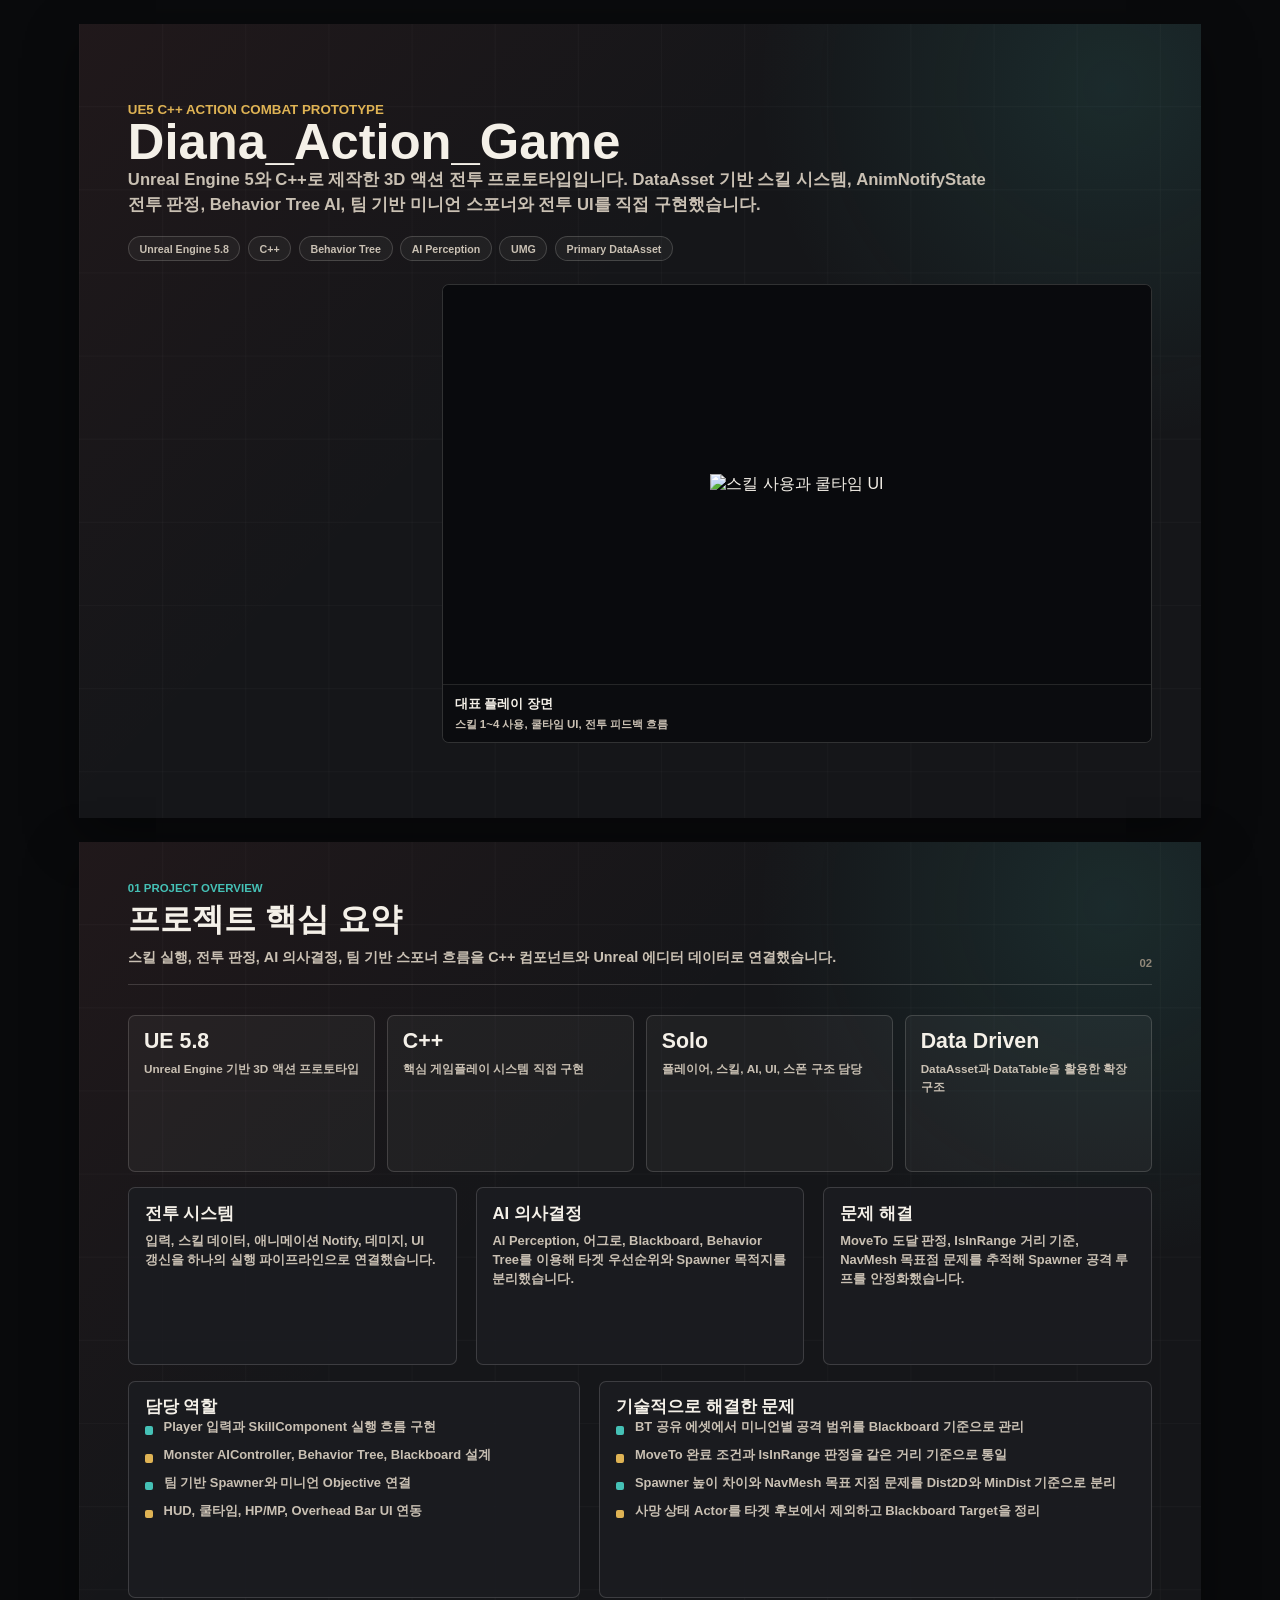
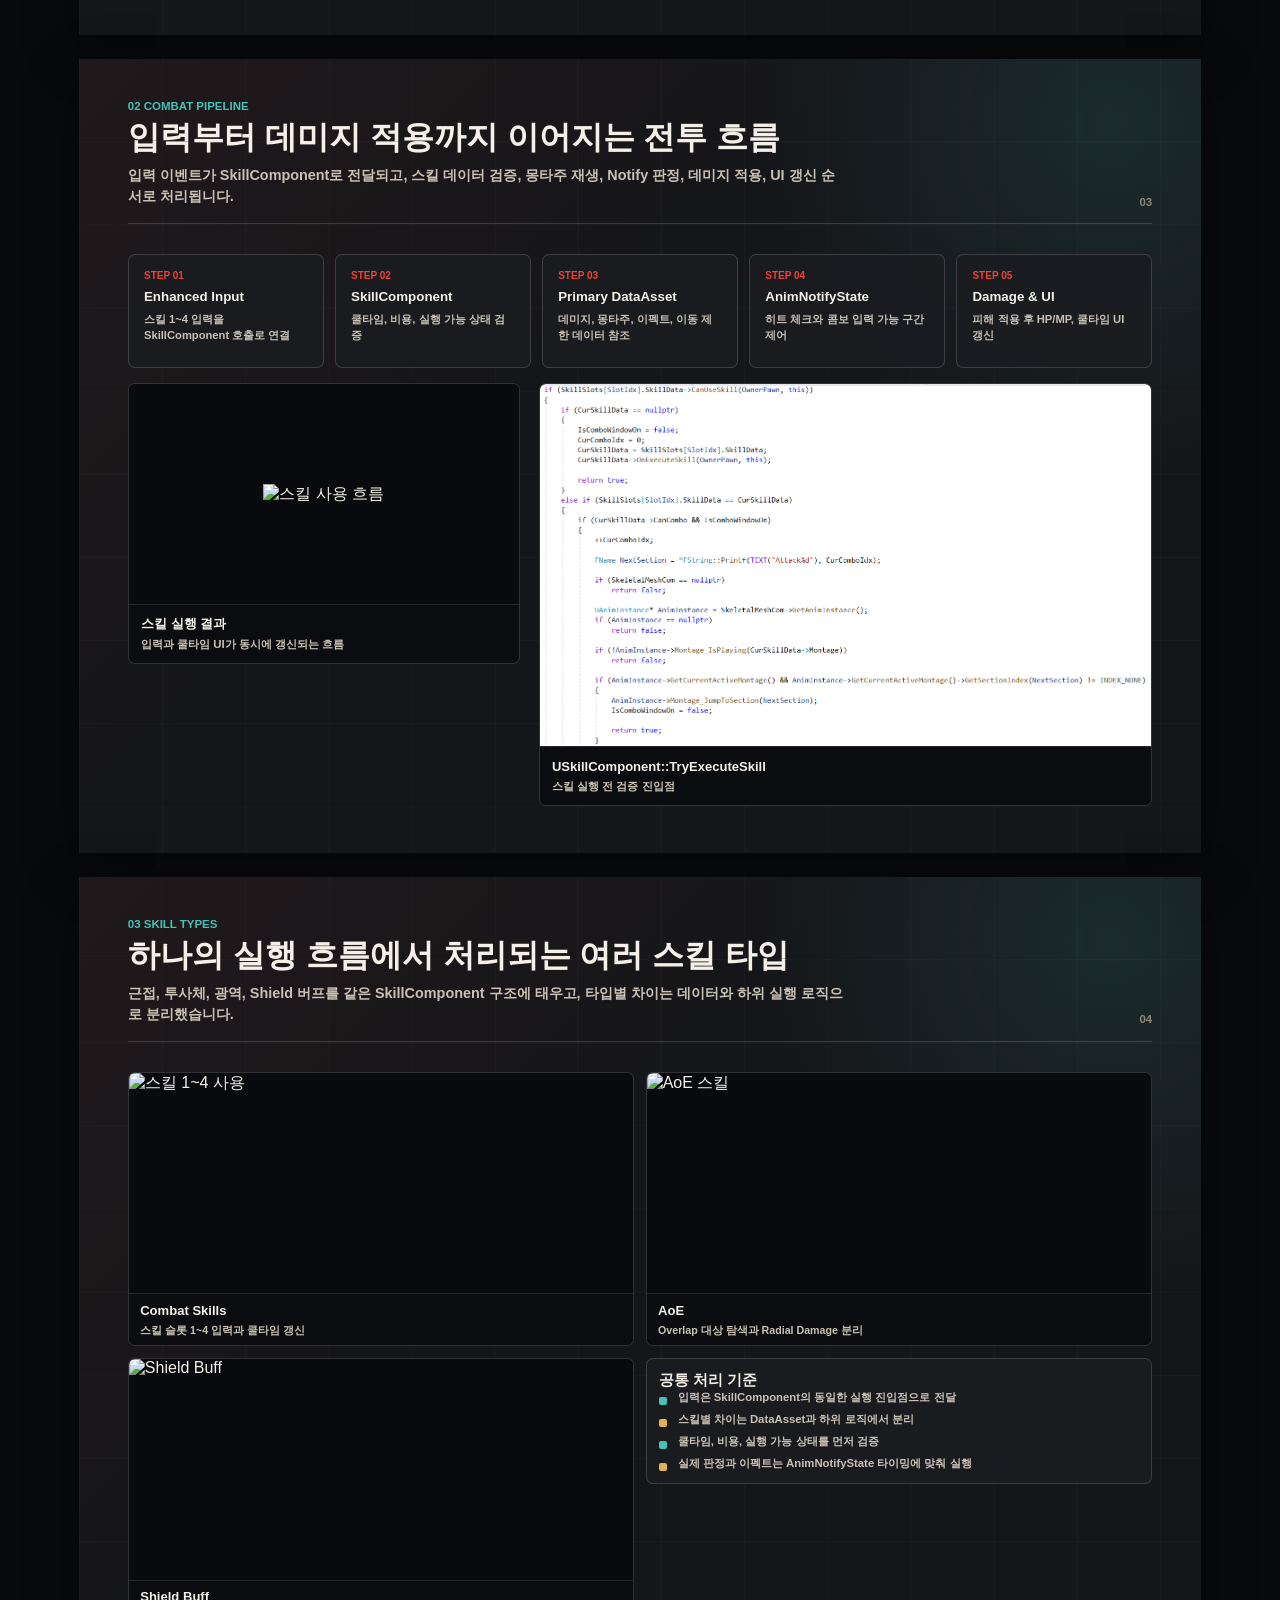
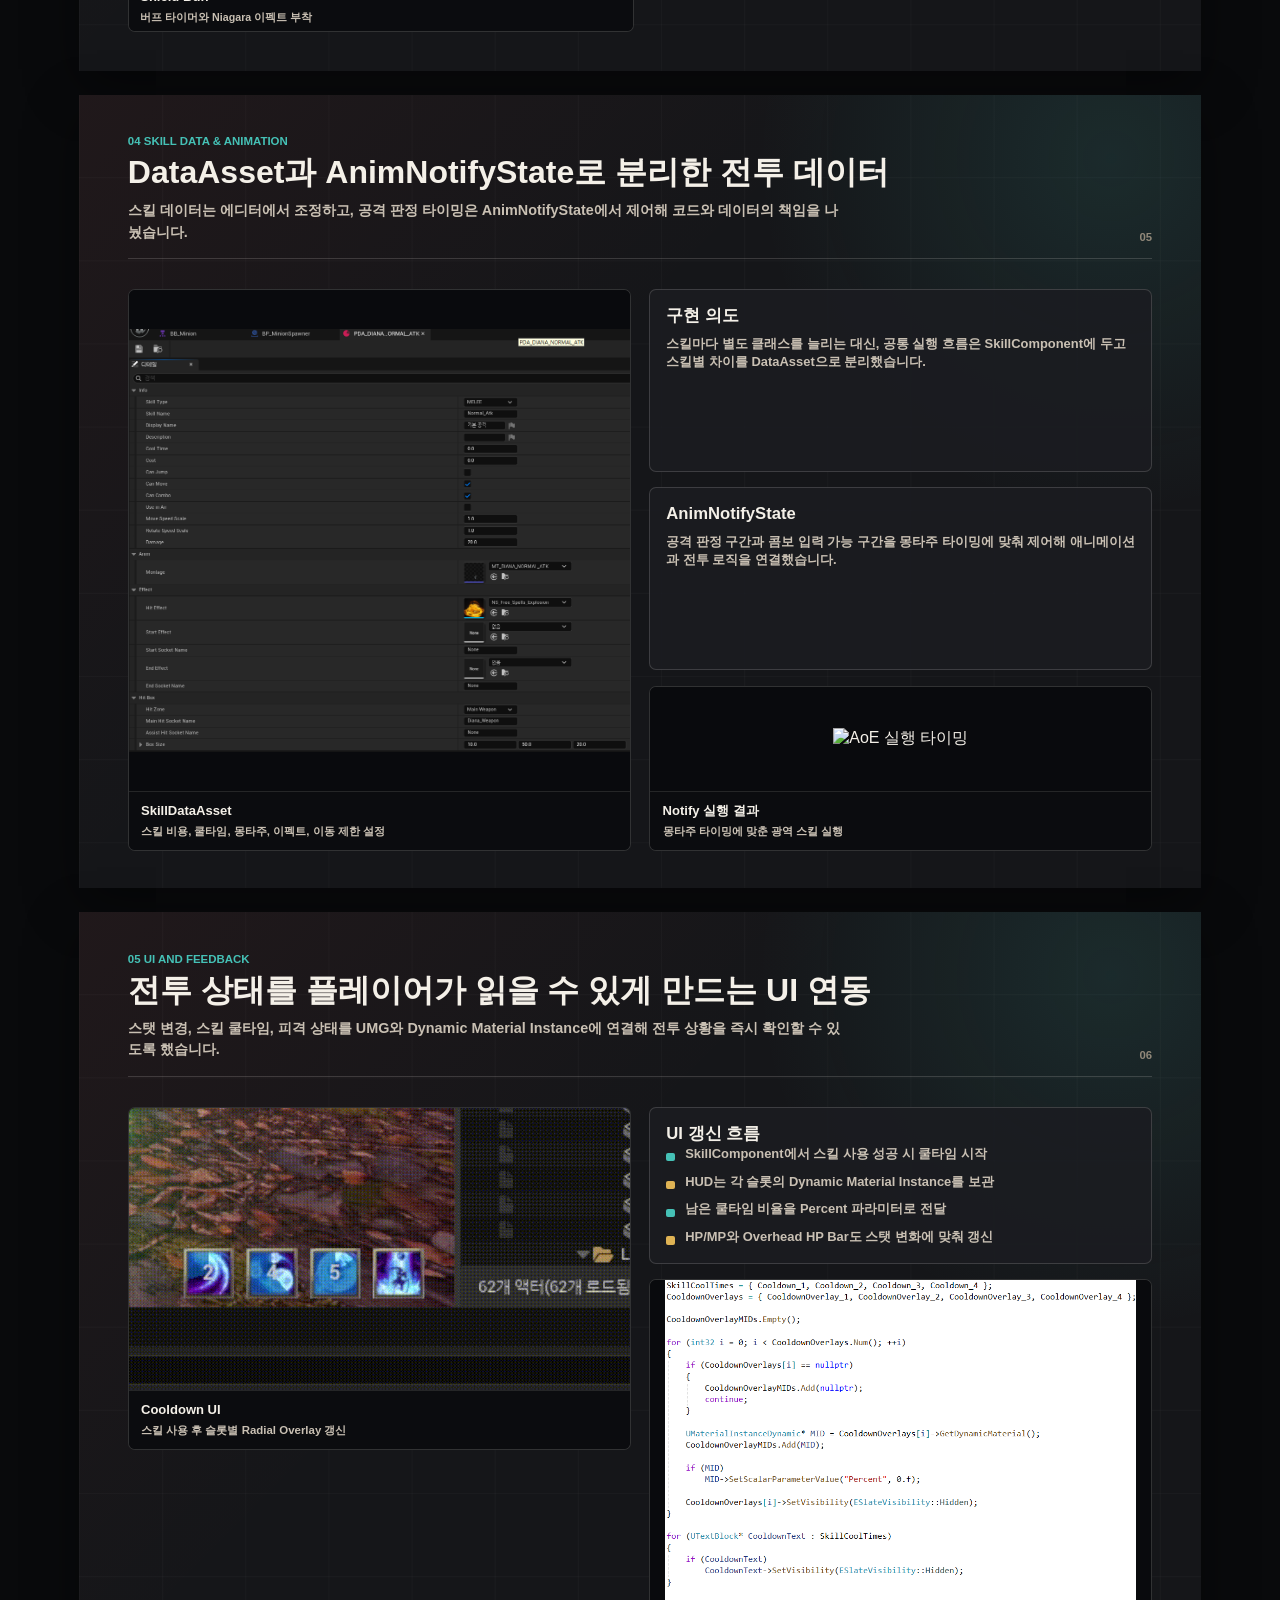
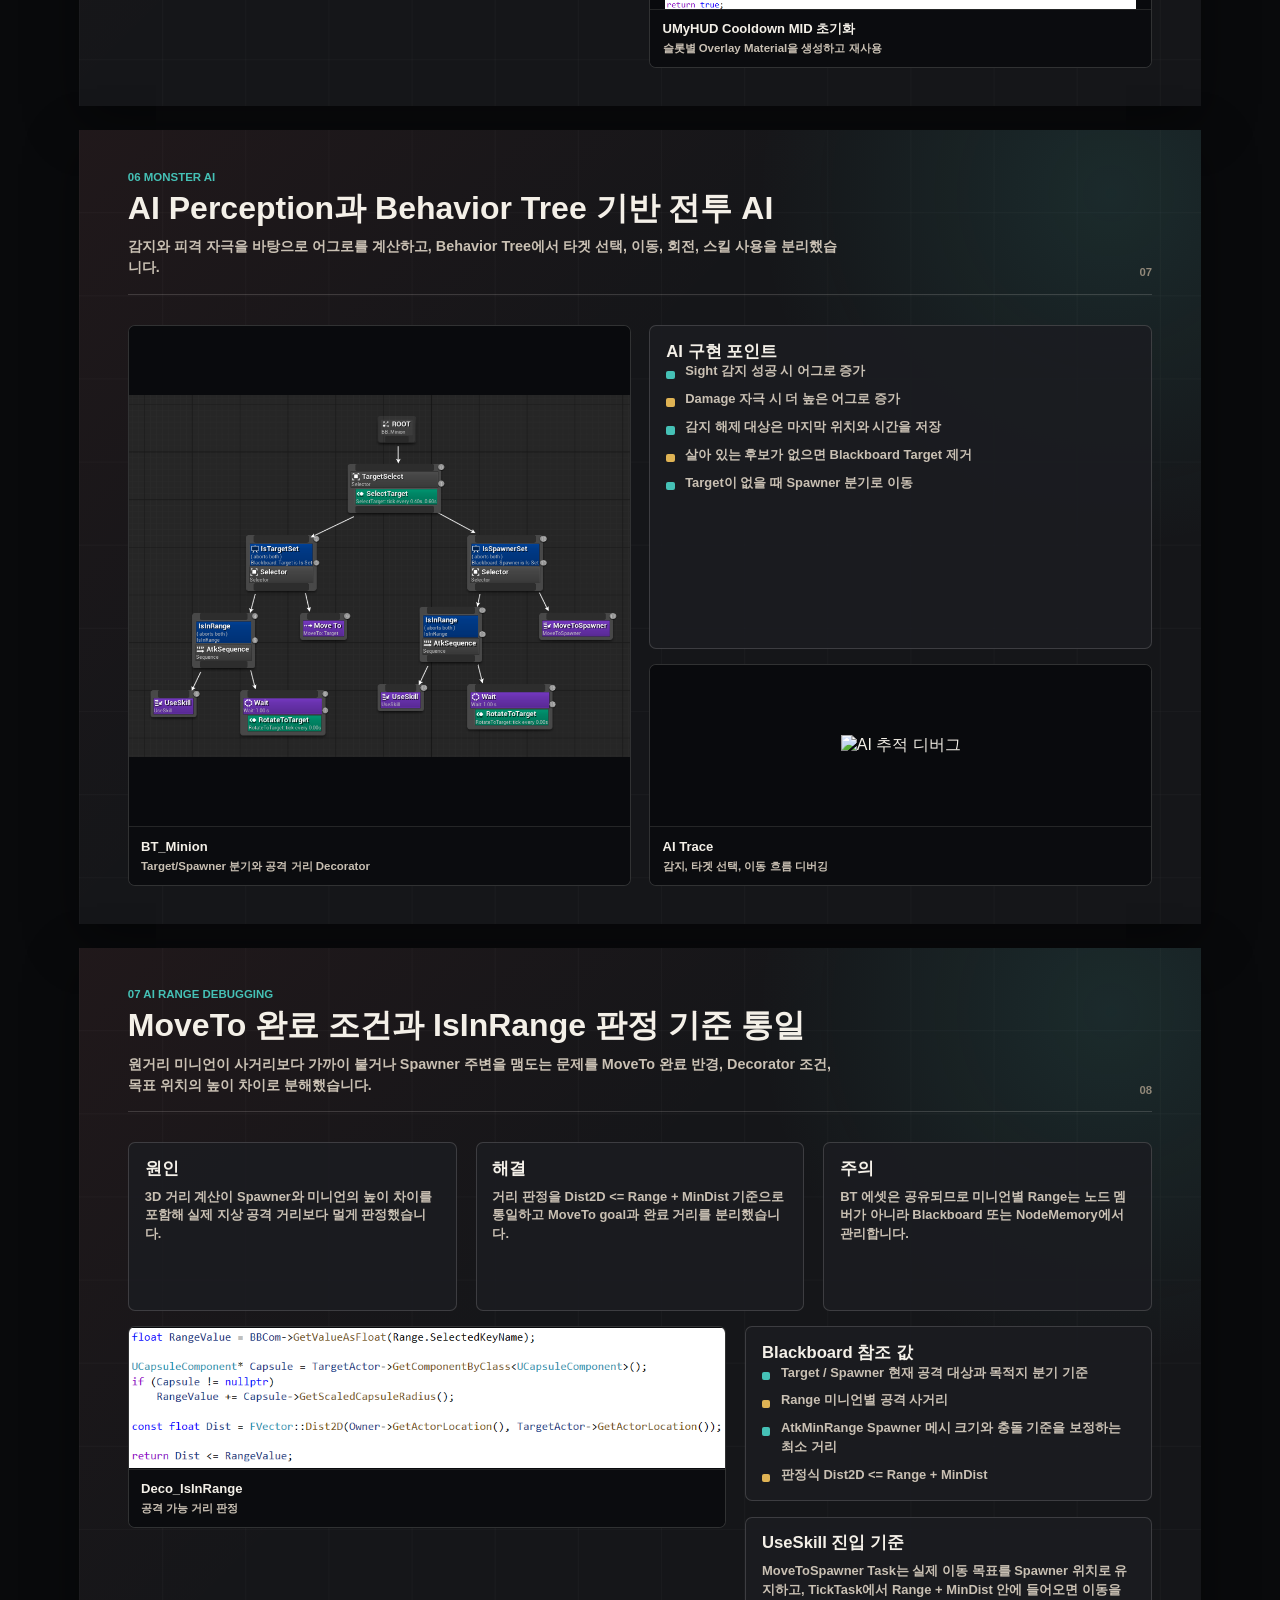
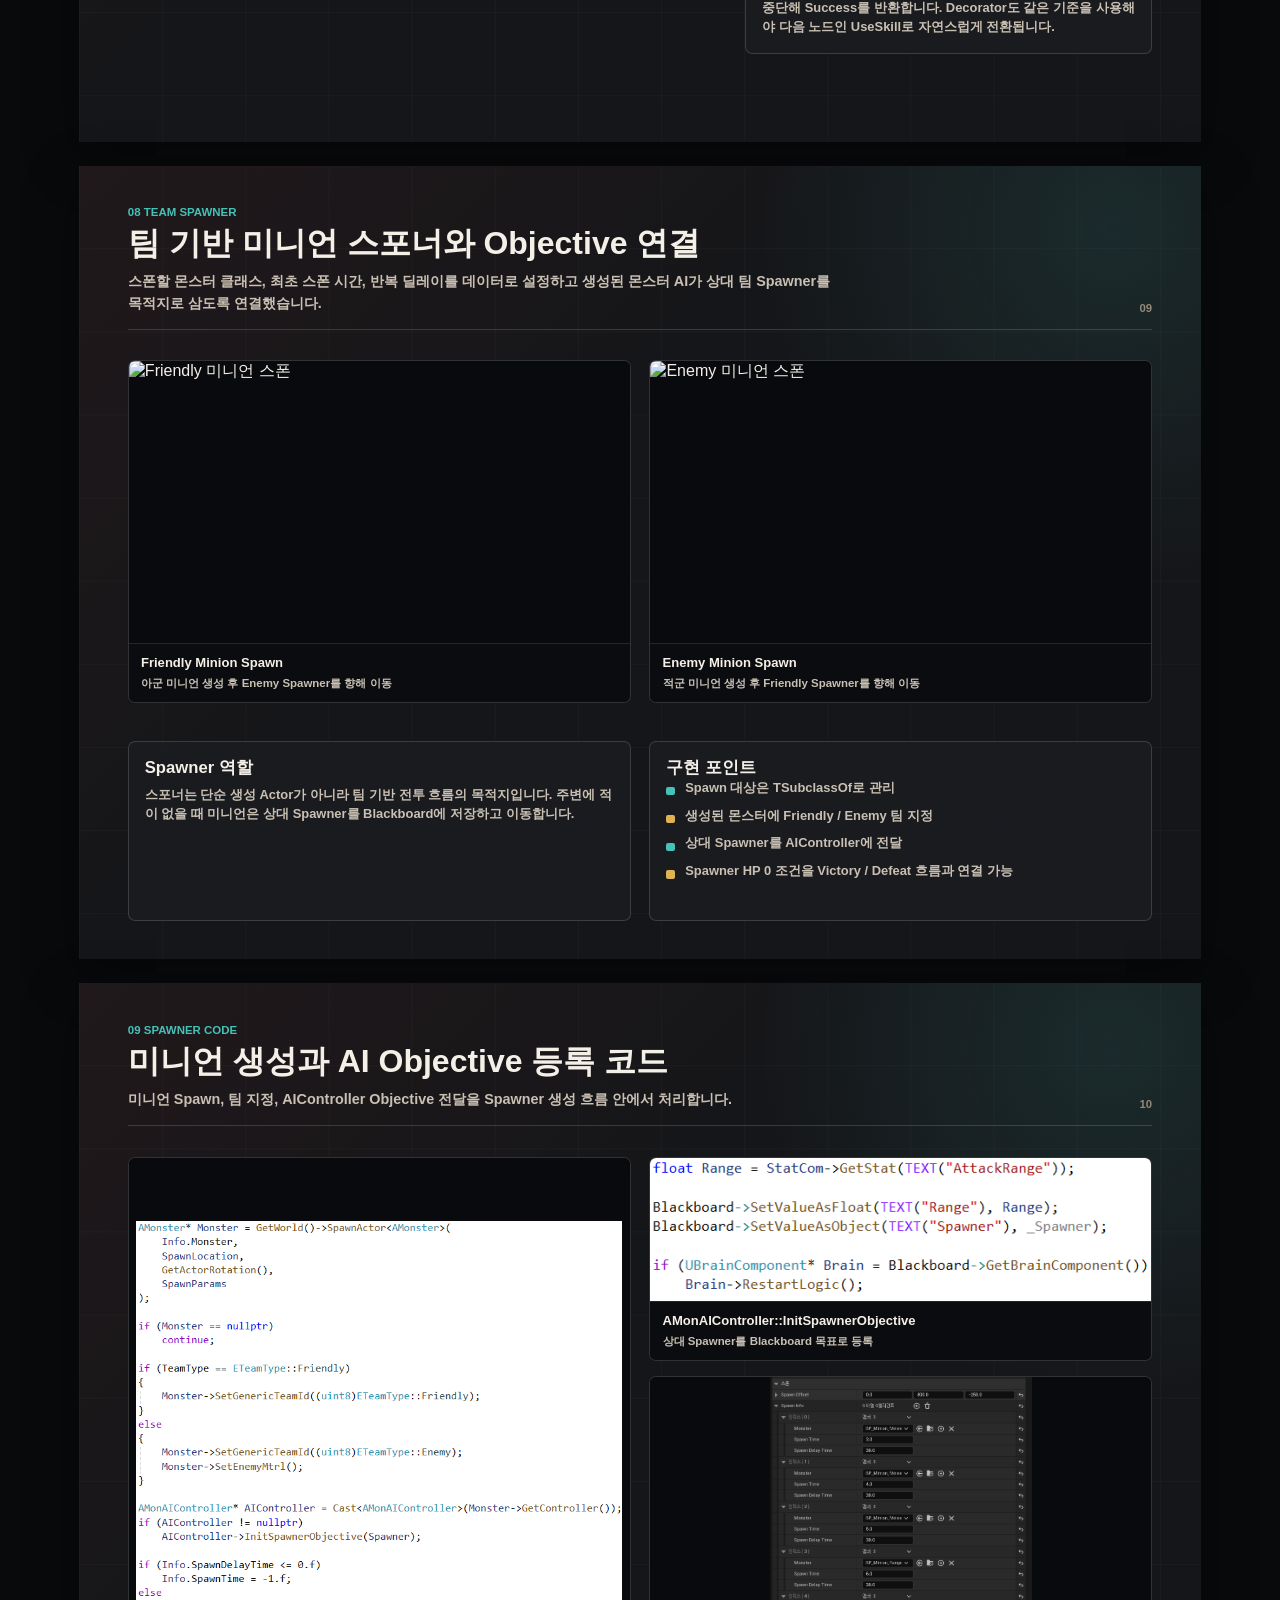
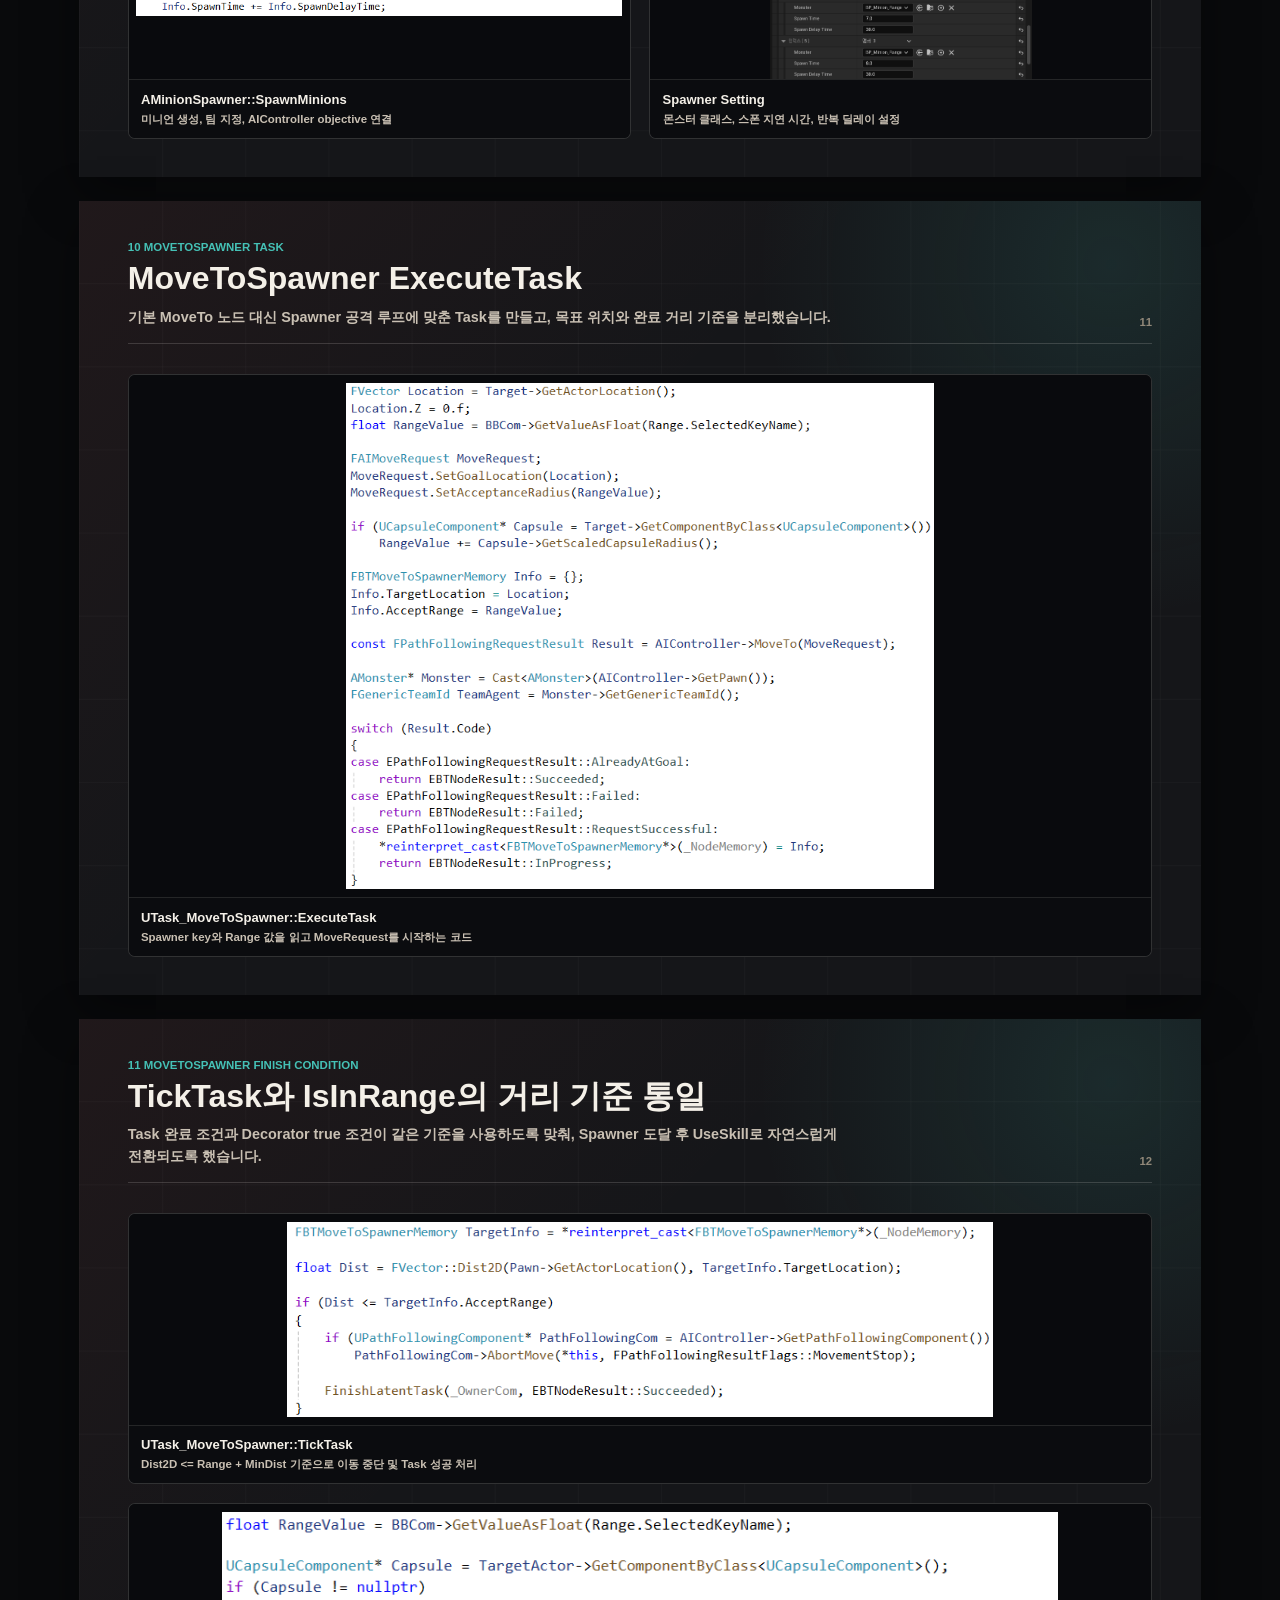
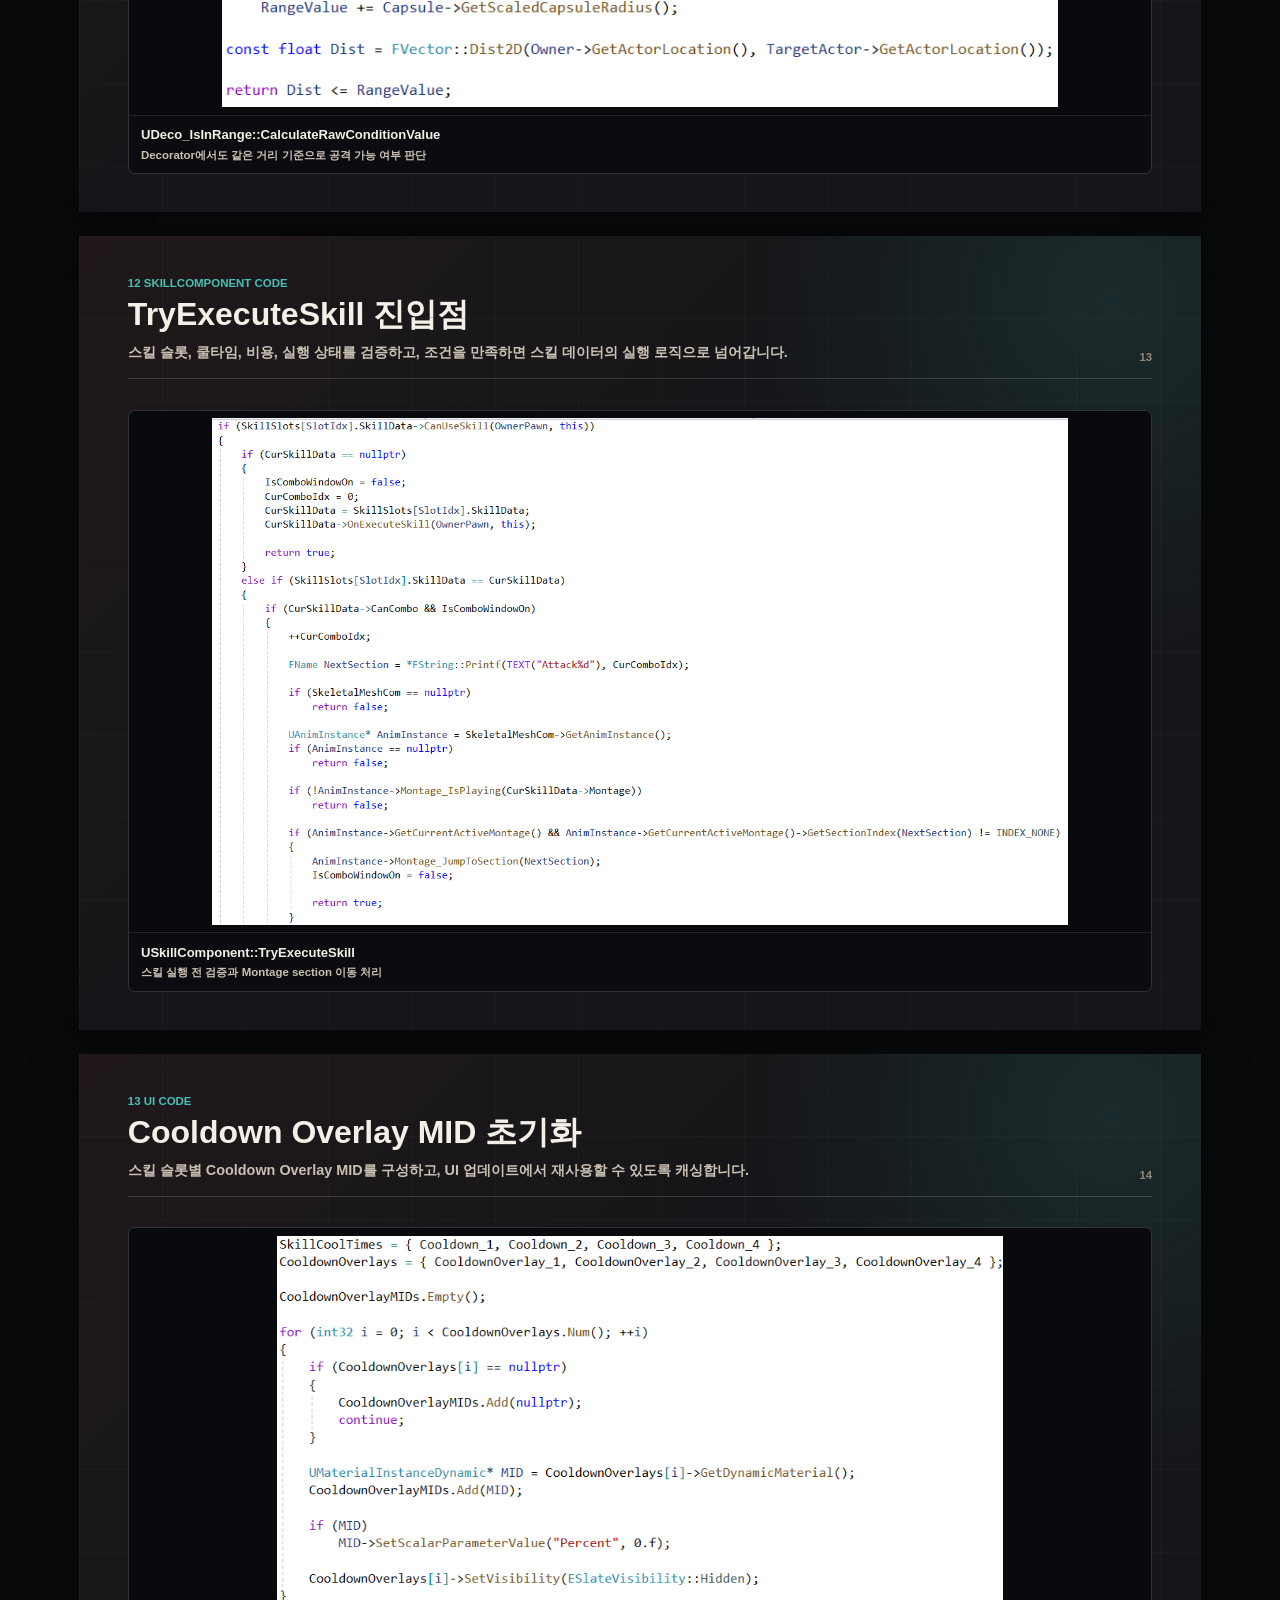
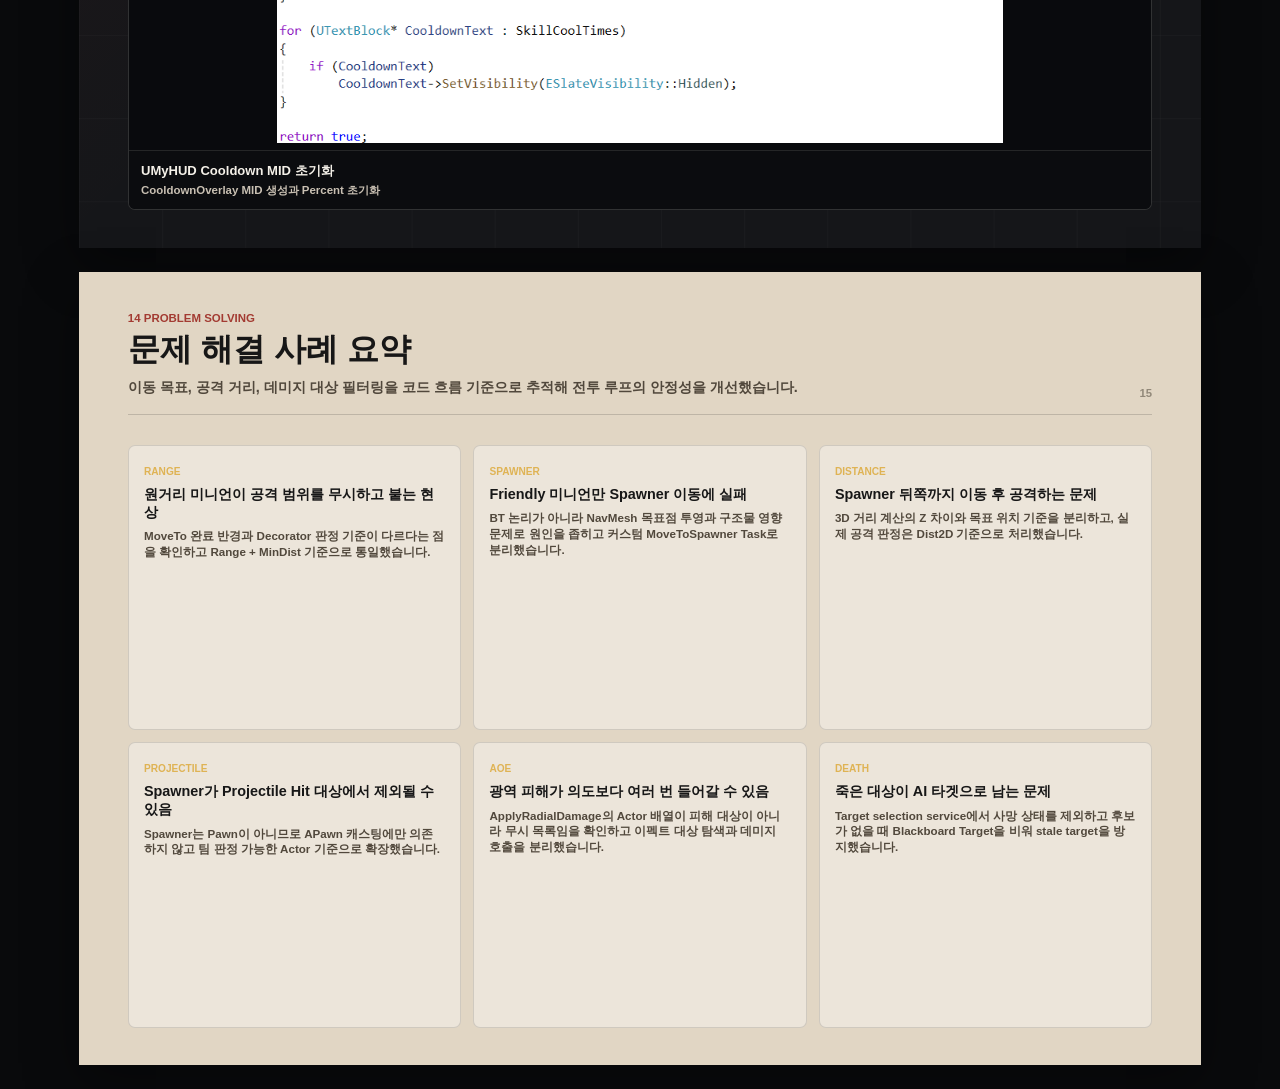
==== projects/Diana_Action_Game.html @ 8e37bc69 "Add portfolio project pages" ====
<!doctype html>
<html lang="ko">
<head>
  <meta charset="utf-8">
  <meta name="viewport" content="width=device-width, initial-scale=1">
  <title>Diana_Action_Game Portfolio PDF</title>
  <meta name="description" content="Unreal Engine 5 C++ 기반 3D 액션 전투 포트폴리오 PDF 원고">
  <style>
    :root {
      --bg: #0d0f12;
      --page: #151619;
      --panel: #1b1d21;
      --panel-soft: #202328;
      --ink: #f4f0e8;
      --muted: #c9c0b3;
      --soft: #918879;
      --line: rgba(244, 240, 232, 0.16);
      --teal: #45c1b6;
      --red: #ef4138;
      --gold: #dfb354;
      --green: #7ccf8a;
      --radius: 7px;
    }

    @page {
      size: A4 landscape;
      margin: 0;
    }

    * {
      box-sizing: border-box;
    }

    html,
    body {
      margin: 0;
      min-height: 100%;
      background: #090a0c;
      color: var(--ink);
      font-family: "Pretendard", "Segoe UI", "Malgun Gothic", Arial, sans-serif;
    }

    body {
      display: grid;
      gap: 24px;
      justify-content: center;
      padding: 24px;
    }

    body.lightbox-open {
      overflow: hidden;
    }

    button {
      font: inherit;
    }

    [hidden] {
      display: none !important;
    }

    .page {
      width: 297mm;
      height: 210mm;
      position: relative;
      overflow: hidden;
      display: flex;
      flex-direction: column;
      gap: 8mm;
      padding: 11mm 13mm 10mm;
      background:
        linear-gradient(90deg, rgba(255,255,255,0.025) 1px, transparent 1px),
        linear-gradient(0deg, rgba(255,255,255,0.025) 1px, transparent 1px),
        var(--page);
      background-size: 22mm 22mm;
      box-shadow: 0 16px 50px rgba(0,0,0,0.38);
      page-break-after: always;
      break-after: page;
    }

    .page:last-child {
      page-break-after: auto;
      break-after: auto;
    }

    .page::before {
      content: "";
      position: absolute;
      inset: 0;
      pointer-events: none;
      background: radial-gradient(circle at 92% 8%, rgba(69,193,182,0.12), transparent 28%),
                  linear-gradient(135deg, rgba(239,65,56,0.05), transparent 42%);
    }

    .page > * {
      position: relative;
      z-index: 1;
    }

    .page-head {
      display: grid;
      grid-template-columns: 1fr auto;
      gap: 8mm;
      align-items: end;
      padding-bottom: 4mm;
      border-bottom: 1px solid var(--line);
    }

    .kicker {
      margin: 0 0 2mm;
      color: var(--teal);
      font-size: 8.6pt;
      line-height: 1;
      font-weight: 900;
      text-transform: uppercase;
      letter-spacing: 0;
    }

    h1,
    h2,
    h3,
    p {
      margin: 0;
      letter-spacing: 0;
    }

    h1 {
      font-size: 38pt;
      line-height: 0.98;
      font-weight: 900;
    }

    h2 {
      font-size: 24pt;
      line-height: 1.08;
      font-weight: 900;
    }

    h3 {
      font-size: 12.5pt;
      line-height: 1.25;
      font-weight: 900;
    }

    .subtitle {
      margin-top: 2.8mm;
      max-width: 190mm;
      color: var(--muted);
      font-size: 10.8pt;
      line-height: 1.48;
      font-weight: 650;
    }

    .page-no {
      color: var(--soft);
      font-size: 8.5pt;
      font-weight: 800;
    }

    .content {
      flex: 1;
      min-height: 0;
      display: grid;
      gap: 5mm;
    }

    .two-col,
    .two-col-even,
    .three-col,
    .four-col {
      display: grid;
      gap: 5mm;
    }

    .two-col {
      grid-template-columns: minmax(0, 0.9fr) minmax(0, 1.1fr);
      align-items: stretch;
    }

    .two-col-even {
      grid-template-columns: repeat(2, minmax(0, 1fr));
      align-items: stretch;
    }

    .three-col {
      grid-template-columns: repeat(3, minmax(0, 1fr));
      align-items: stretch;
    }

    .four-col {
      grid-template-columns: repeat(4, minmax(0, 1fr));
      align-items: stretch;
    }

    .stack {
      display: grid;
      gap: 4mm;
      min-height: 0;
    }

    .panel {
      min-width: 0;
      min-height: 0;
      padding: 4.2mm;
      border: 1px solid var(--line);
      border-radius: var(--radius);
      background: rgba(27, 29, 33, 0.86);
    }

    .panel p,
    .list li {
      color: var(--muted);
      font-size: 9.7pt;
      line-height: 1.45;
      font-weight: 620;
    }

    .panel h3 + p {
      margin-top: 2mm;
    }

    .list {
      display: grid;
      gap: 2.4mm;
      margin: 0;
      padding: 0;
      list-style: none;
    }

    .list li {
      position: relative;
      padding-left: 5mm;
    }

    .list li::before {
      content: "";
      position: absolute;
      left: 0;
      top: 0.63em;
      width: 2.2mm;
      height: 2.2mm;
      border-radius: 2px;
      background: var(--teal);
    }

    .list li:nth-child(even)::before {
      background: var(--gold);
    }

    .metric-grid {
      display: grid;
      grid-template-columns: repeat(4, minmax(0, 1fr));
      gap: 3mm;
    }

    .metric {
      min-height: 25mm;
      padding: 4mm;
      border: 1px solid var(--line);
      border-radius: var(--radius);
      background: rgba(255,255,255,0.045);
    }

    .metric strong {
      display: block;
      margin-bottom: 1.8mm;
      color: var(--ink);
      font-size: 16pt;
      line-height: 1;
    }

    .metric span {
      color: var(--muted);
      font-size: 8.8pt;
      line-height: 1.35;
      font-weight: 760;
    }

    .flow {
      display: grid;
      grid-template-columns: repeat(5, minmax(0, 1fr));
      gap: 3mm;
    }

    .flow-step {
      padding: 4mm;
      border: 1px solid var(--line);
      border-radius: var(--radius);
      background: rgba(27, 29, 33, 0.86);
    }

    .flow-step small {
      display: block;
      margin-bottom: 2mm;
      color: var(--red);
      font-size: 7.5pt;
      font-weight: 900;
    }

    .flow-step strong {
      display: block;
      color: var(--ink);
      font-size: 10pt;
      line-height: 1.2;
    }

    .flow-step span {
      display: block;
      margin-top: 2mm;
      color: var(--muted);
      font-size: 8.4pt;
      line-height: 1.38;
      font-weight: 620;
    }

    figure {
      margin: 0;
    }

    .media-card,
    .code-card {
      min-width: 0;
      min-height: 0;
      display: flex;
      flex-direction: column;
      overflow: hidden;
      border: 1px solid var(--line);
      border-radius: var(--radius);
      background: #0b0d10;
    }

    .frame {
      flex: 1 1 auto;
      min-height: 0;
      display: flex;
      align-items: center;
      justify-content: center;
      overflow: hidden;
      background: #090a0d;
    }

    .frame img {
      max-width: 100%;
      max-height: 100%;
      display: block;
      object-fit: contain;
    }

    .frame img.is-expandable {
      cursor: zoom-in;
    }

    .frame img.is-expandable:hover,
    .frame img.is-expandable:focus-visible {
      outline: 2px solid var(--red);
      outline-offset: -2px;
      filter: brightness(1.06);
    }

    figcaption {
      flex: 0 0 auto;
      padding: 2.8mm 3.2mm;
      border-top: 1px solid rgba(244, 240, 232, 0.11);
      background: rgba(11, 12, 15, 0.95);
      color: var(--muted);
      font-size: 8.6pt;
      line-height: 1.34;
      font-weight: 760;
    }

    figcaption strong {
      display: block;
      margin-bottom: 1mm;
      color: var(--ink);
      font-size: 9.8pt;
    }

    .hero-layout {
      grid-template-columns: minmax(0, 1fr) 112mm;
      align-items: stretch;
    }

    .cover-page .hero-layout {
      grid-template-columns: minmax(0, 1fr);
      grid-template-rows: auto auto;
      align-content: center;
      gap: 6mm;
    }

    .hero-title {
      display: flex;
      flex-direction: column;
      justify-content: center;
      gap: 7mm;
    }

    .cover-page .hero-title {
      justify-content: flex-start;
      gap: 5mm;
    }

    .hero-title .label {
      color: var(--gold);
      font-size: 10pt;
      font-weight: 900;
      text-transform: uppercase;
    }

    .hero-copy {
      max-width: 150mm;
      color: var(--muted);
      font-size: 12.5pt;
      line-height: 1.52;
      font-weight: 700;
    }

    .cover-page .hero-copy {
      max-width: 230mm;
    }

    .cover-page .media-card {
      width: 188mm;
      justify-self: end;
      align-self: start;
    }

    .cover-page .media-card .frame,
    .compact-media .frame {
      flex: 0 0 auto;
      aspect-ratio: 16 / 9;
    }

    .compact-media {
      align-self: start;
    }

    .tag-row {
      display: flex;
      flex-wrap: wrap;
      gap: 2mm;
    }

    .tag {
      padding: 1.5mm 2.8mm;
      border: 1px solid rgba(244,240,232,0.18);
      border-radius: 999px;
      color: var(--muted);
      background: rgba(255,255,255,0.045);
      font-size: 8pt;
      font-weight: 800;
    }

    .gallery-2,
    .gallery-3,
    .gallery-4 {
      display: grid;
      gap: 5mm;
      align-items: start;
    }

    .gallery-2 {
      grid-template-columns: repeat(2, minmax(0, 1fr));
    }

    .gallery-3 {
      grid-template-columns: repeat(3, minmax(0, 1fr));
    }

    .gallery-4 {
      grid-template-columns: repeat(2, minmax(0, 1fr));
      grid-template-rows: repeat(2, minmax(0, 1fr));
    }

    .gallery-2 .media-card,
    .gallery-3 .media-card,
    .gallery-4 .media-card {
      align-self: start;
    }

    .gallery-2 .media-card .frame,
    .gallery-3 .media-card .frame,
    .gallery-4 .media-card .frame {
      flex: 0 0 auto;
      aspect-ratio: 16 / 9;
    }

    .gallery-2 .media-card .frame img,
    .gallery-3 .media-card .frame img,
    .gallery-4 .media-card .frame img {
      width: 100%;
      height: 100%;
      object-fit: contain;
    }

    .overview-focus {
      grid-template-columns: minmax(0, 0.9fr) minmax(0, 1.1fr);
      align-items: stretch;
    }

    .combat-proof {
      grid-template-columns: minmax(0, 0.78fr) minmax(0, 1.22fr);
      align-items: start;
    }

    .combat-proof .media-card .frame {
      flex: 0 0 auto;
      aspect-ratio: 16 / 9;
    }

    .range-proof {
      grid-template-columns: minmax(0, 1.25fr) minmax(0, 0.85fr);
      align-items: start;
    }

    .range-proof .code-card .frame {
      flex: 0 0 auto;
      aspect-ratio: 16 / 3.8;
    }
    .skill-page .gallery-4 {
      gap: 3mm;
    }

    .skill-page .gallery-4 .media-card .frame {
      aspect-ratio: 16 / 7;
    }

    .skill-page .gallery-4 figcaption {
      padding: 2mm 3mm;
      font-size: 8pt;
    }

    .skill-page .gallery-4 .panel {
      padding: 3.2mm;
    }

    .skill-page .gallery-4 .panel h3 {
      font-size: 11.2pt;
    }

    .skill-page .gallery-4 .list {
      gap: 1.8mm;
    }

    .skill-page .gallery-4 .list li {
      font-size: 8.5pt;
      line-height: 1.35;
    }

    .code-page {
      grid-template-rows: minmax(0, 1fr);
    }

    .code-stack-large {
      grid-template-columns: minmax(0, 1fr);
      grid-template-rows: repeat(2, minmax(0, 1fr));
    }

    .code-stack-large .code-card.large img {
      width: auto;
      max-width: 100%;
      height: auto;
      max-height: 100%;
    }

    .code-card.large .frame {
      padding: 2mm;
    }

    .code-card.large img {
      width: 100%;
      height: 100%;
      object-fit: contain;
    }

    .code-card.fit-width img {
      width: 100%;
      height: auto;
      max-height: 100%;
    }

    .code-card.short .frame {
      min-height: 36mm;
      max-height: 58mm;
    }

    .problem-grid {
      display: grid;
      grid-template-columns: repeat(3, minmax(0, 1fr));
      gap: 3.2mm;
    }

    .problem {
      min-height: 39mm;
      padding: 4mm;
      border: 1px solid var(--line);
      border-radius: var(--radius);
      background: rgba(27, 29, 33, 0.92);
    }

    .problem small {
      display: inline-block;
      margin-bottom: 2mm;
      color: var(--gold);
      font-size: 7.6pt;
      font-weight: 900;
      text-transform: uppercase;
    }

    .problem h3 {
      font-size: 10.8pt;
    }

    .problem p {
      margin-top: 2mm;
      color: var(--muted);
      font-size: 8.7pt;
      line-height: 1.38;
      font-weight: 620;
    }

    .note {
      padding: 4mm;
      border-left: 3px solid var(--teal);
      background: rgba(69,193,182,0.07);
      color: var(--muted);
      font-size: 9.5pt;
      line-height: 1.45;
      font-weight: 650;
    }

    .page.theme-paper {
      background: #e1d6c4;
      color: #171717;
    }

    .page.theme-paper::before {
      opacity: 0;
    }

    .theme-paper .kicker {
      color: #a33b32;
    }

    .theme-paper .subtitle,
    .theme-paper .panel p,
    .theme-paper .list li,
    .theme-paper .problem p {
      color: #51483c;
    }

    .theme-paper .panel,
    .theme-paper .problem {
      background: rgba(255,255,255,0.38);
      border-color: rgba(30,30,30,0.14);
    }

    .theme-paper .page-head {
      border-color: rgba(30,30,30,0.18);
    }

    .lightbox {
      position: fixed;
      inset: 0;
      z-index: 100;
      display: grid;
      place-items: center;
      padding: 24px;
      background: rgba(8, 9, 11, 0.88);
      backdrop-filter: blur(14px);
    }

    .lightbox-backdrop {
      position: absolute;
      inset: 0;
      width: 100%;
      height: 100%;
      border: 0;
      background: transparent;
      cursor: zoom-out;
    }

    .lightbox-panel {
      position: relative;
      z-index: 1;
      width: min(92vw, 1280px);
      max-height: 90vh;
      display: grid;
      grid-template-rows: auto minmax(0, 1fr) auto;
      gap: 12px;
      padding: 14px;
      border: 1px solid rgba(244, 240, 232, 0.22);
      border-radius: var(--radius);
      background: #111318;
      box-shadow: 0 22px 90px rgba(0,0,0,0.58);
    }

    .lightbox-close {
      justify-self: end;
      min-height: 36px;
      padding: 0 13px;
      border: 1px solid rgba(244, 240, 232, 0.24);
      border-radius: 6px;
      background: rgba(244, 240, 232, 0.08);
      color: var(--ink);
      font-size: 9.5pt;
      line-height: 1;
      font-weight: 900;
      cursor: pointer;
    }

    .lightbox-close:hover,
    .lightbox-close:focus-visible {
      border-color: var(--red);
      outline: none;
    }

    .lightbox-image-wrap {
      min-height: 0;
      display: flex;
      align-items: center;
      justify-content: center;
      overflow: hidden;
      border-radius: 6px;
      background: #07080a;
    }

    .lightbox-image {
      max-width: 100%;
      max-height: calc(90vh - 124px);
      display: block;
      object-fit: contain;
    }

    .lightbox-caption {
      margin: 0;
      color: var(--muted);
      font-size: 9.5pt;
      line-height: 1.45;
      font-weight: 720;
    }

    @media print {
      * {
        -webkit-print-color-adjust: exact !important;
        print-color-adjust: exact !important;
      }

      body {
        display: block;
        padding: 0;
        background: white;
      }

      .page {
        margin: 0;
        box-shadow: none;
      }

      .lightbox {
        display: none !important;
      }
    }
  </style>
</head>
<body>
  <section class="page cover-page" aria-label="Page 1 Cover">
    <div class="content hero-layout">
      <div class="hero-title">
        <div>
          <p class="label">UE5 C++ Action Combat Prototype</p>
          <h1>Diana_Action_Game</h1>
          <p class="hero-copy">Unreal Engine 5와 C++로 제작한 3D 액션 전투 프로토타입입니다. DataAsset 기반 스킬 시스템, AnimNotifyState 전투 판정, Behavior Tree AI, 팀 기반 미니언 스포너와 전투 UI를 직접 구현했습니다.</p>
        </div>
        <div class="tag-row" aria-label="기술 스택">
          <span class="tag">Unreal Engine 5.8</span>
          <span class="tag">C++</span>
          <span class="tag">Behavior Tree</span>
          <span class="tag">AI Perception</span>
          <span class="tag">UMG</span>
          <span class="tag">Primary DataAsset</span>
        </div>
      </div>
      <figure class="media-card">
        <div class="frame"><img src="../Image/Diana_Action_Game/skill-cool-ui-use-1-4.gif" alt="스킬 사용과 쿨타임 UI"></div>
        <figcaption><strong>대표 플레이 장면</strong>스킬 1~4 사용, 쿨타임 UI, 전투 피드백 흐름</figcaption>
      </figure>
    </div>
  </section>

  <section class="page" aria-label="Page 2 Overview">
    <header class="page-head">
      <div>
        <p class="kicker">01 Project Overview</p>
        <h2>프로젝트 핵심 요약</h2>
        <p class="subtitle">스킬 실행, 전투 판정, AI 의사결정, 팀 기반 스포너 흐름을 C++ 컴포넌트와 Unreal 에디터 데이터로 연결했습니다.</p>
      </div>
      <div class="page-no">02</div>
    </header>
    <div class="content stack">
      <div class="metric-grid">
        <div class="metric"><strong>UE 5.8</strong><span>Unreal Engine 기반 3D 액션 프로토타입</span></div>
        <div class="metric"><strong>C++</strong><span>핵심 게임플레이 시스템 직접 구현</span></div>
        <div class="metric"><strong>Solo</strong><span>플레이어, 스킬, AI, UI, 스폰 구조 담당</span></div>
        <div class="metric"><strong>Data Driven</strong><span>DataAsset과 DataTable을 활용한 확장 구조</span></div>
      </div>
      <div class="three-col">
        <div class="panel"><h3>전투 시스템</h3><p>입력, 스킬 데이터, 애니메이션 Notify, 데미지, UI 갱신을 하나의 실행 파이프라인으로 연결했습니다.</p></div>
        <div class="panel"><h3>AI 의사결정</h3><p>AI Perception, 어그로, Blackboard, Behavior Tree를 이용해 타겟 우선순위와 Spawner 목적지를 분리했습니다.</p></div>
        <div class="panel"><h3>문제 해결</h3><p>MoveTo 도달 판정, IsInRange 거리 기준, NavMesh 목표점 문제를 추적해 Spawner 공격 루프를 안정화했습니다.</p></div>
      </div>
      <div class="two-col-even overview-focus">
        <div class="panel"><h3>담당 역할</h3><ul class="list"><li>Player 입력과 SkillComponent 실행 흐름 구현</li><li>Monster AIController, Behavior Tree, Blackboard 설계</li><li>팀 기반 Spawner와 미니언 Objective 연결</li><li>HUD, 쿨타임, HP/MP, Overhead Bar UI 연동</li></ul></div>
        <div class="panel"><h3>기술적으로 해결한 문제</h3><ul class="list"><li>BT 공유 에셋에서 미니언별 공격 범위를 Blackboard 기준으로 관리</li><li>MoveTo 완료 조건과 IsInRange 판정을 같은 거리 기준으로 통일</li><li>Spawner 높이 차이와 NavMesh 목표 지점 문제를 Dist2D와 MinDist 기준으로 분리</li><li>사망 상태 Actor를 타겟 후보에서 제외하고 Blackboard Target을 정리</li></ul></div>
      </div>
    </div>
  </section>

  <section class="page" aria-label="Page 3 Combat Pipeline">
    <header class="page-head">
      <div>
        <p class="kicker">02 Combat Pipeline</p>
        <h2>입력부터 데미지 적용까지 이어지는 전투 흐름</h2>
        <p class="subtitle">입력 이벤트가 SkillComponent로 전달되고, 스킬 데이터 검증, 몽타주 재생, Notify 판정, 데미지 적용, UI 갱신 순서로 처리됩니다.</p>
      </div>
      <div class="page-no">03</div>
    </header>
    <div class="content stack">
      <div class="flow">
        <div class="flow-step"><small>STEP 01</small><strong>Enhanced Input</strong><span>스킬 1~4 입력을 SkillComponent 호출로 연결</span></div>
        <div class="flow-step"><small>STEP 02</small><strong>SkillComponent</strong><span>쿨타임, 비용, 실행 가능 상태 검증</span></div>
        <div class="flow-step"><small>STEP 03</small><strong>Primary DataAsset</strong><span>데미지, 몽타주, 이펙트, 이동 제한 데이터 참조</span></div>
        <div class="flow-step"><small>STEP 04</small><strong>AnimNotifyState</strong><span>히트 체크와 콤보 입력 가능 구간 제어</span></div>
        <div class="flow-step"><small>STEP 05</small><strong>Damage & UI</strong><span>피해 적용 후 HP/MP, 쿨타임 UI 갱신</span></div>
      </div>
      <div class="two-col-even combat-proof">
        <figure class="media-card compact-media"><div class="frame"><img src="../Image/Diana_Action_Game/skill-cool-ui-use-1-4.gif" alt="스킬 사용 흐름"></div><figcaption><strong>스킬 실행 결과</strong>입력과 쿨타임 UI가 동시에 갱신되는 흐름</figcaption></figure>
        <figure class="code-card fit-width"><div class="frame"><img src="../Image/Diana_Action_Game/uskillcomponent-try-execute-skill.png" alt="TryExecuteSkill 코드"></div><figcaption><strong>USkillComponent::TryExecuteSkill</strong>스킬 실행 전 검증 진입점</figcaption></figure>
      </div>
    </div>
  </section>

  <section class="page skill-page" aria-label="Page 4 Skill Types">
    <header class="page-head">
      <div>
        <p class="kicker">03 Skill Types</p>
        <h2>하나의 실행 흐름에서 처리되는 여러 스킬 타입</h2>
        <p class="subtitle">근접, 투사체, 광역, Shield 버프를 같은 SkillComponent 구조에 태우고, 타입별 차이는 데이터와 하위 실행 로직으로 분리했습니다.</p>
      </div>
      <div class="page-no">04</div>
    </header>
    <div class="content gallery-4">
      <figure class="media-card"><div class="frame"><img src="../Image/Diana_Action_Game/skill-cool-ui-use-1-4.gif" alt="스킬 1~4 사용"></div><figcaption><strong>Combat Skills</strong>스킬 슬롯 1~4 입력과 쿨타임 갱신</figcaption></figure>
      <figure class="media-card"><div class="frame"><img src="../Image/Diana_Action_Game/aoe-skill.gif" alt="AoE 스킬"></div><figcaption><strong>AoE</strong>Overlap 대상 탐색과 Radial Damage 분리</figcaption></figure>
      <figure class="media-card"><div class="frame"><img src="../Image/Diana_Action_Game/shield-buff.gif" alt="Shield Buff"></div><figcaption><strong>Shield Buff</strong>버프 타이머와 Niagara 이펙트 부착</figcaption></figure>
      <div class="panel"><h3>공통 처리 기준</h3><ul class="list"><li>입력은 SkillComponent의 동일한 실행 진입점으로 전달</li><li>스킬별 차이는 DataAsset과 하위 로직에서 분리</li><li>쿨타임, 비용, 실행 가능 상태를 먼저 검증</li><li>실제 판정과 이펙트는 AnimNotifyState 타이밍에 맞춰 실행</li></ul></div>
    </div>
  </section>

  <section class="page" aria-label="Page 5 Combat Detail">
    <header class="page-head">
      <div>
        <p class="kicker">04 Skill Data & Animation</p>
        <h2>DataAsset과 AnimNotifyState로 분리한 전투 데이터</h2>
        <p class="subtitle">스킬 데이터는 에디터에서 조정하고, 공격 판정 타이밍은 AnimNotifyState에서 제어해 코드와 데이터의 책임을 나눴습니다.</p>
      </div>
      <div class="page-no">05</div>
    </header>
    <div class="content two-col-even">
      <figure class="media-card"><div class="frame"><img src="../Image/Diana_Action_Game/skill-data-asset.png" alt="SkillDataAsset"></div><figcaption><strong>SkillDataAsset</strong>스킬 비용, 쿨타임, 몽타주, 이펙트, 이동 제한 설정</figcaption></figure>
      <div class="stack">
        <div class="panel"><h3>구현 의도</h3><p>스킬마다 별도 클래스를 늘리는 대신, 공통 실행 흐름은 SkillComponent에 두고 스킬별 차이를 DataAsset으로 분리했습니다.</p></div>
        <div class="panel"><h3>AnimNotifyState</h3><p>공격 판정 구간과 콤보 입력 가능 구간을 몽타주 타이밍에 맞춰 제어해 애니메이션과 전투 로직을 연결했습니다.</p></div>
        <figure class="media-card"><div class="frame"><img src="../Image/Diana_Action_Game/aoe-skill.gif" alt="AoE 실행 타이밍"></div><figcaption><strong>Notify 실행 결과</strong>몽타주 타이밍에 맞춘 광역 스킬 실행</figcaption></figure>
      </div>
    </div>
  </section>

  <section class="page" aria-label="Page 6 UI Feedback">
    <header class="page-head">
      <div>
        <p class="kicker">05 UI And Feedback</p>
        <h2>전투 상태를 플레이어가 읽을 수 있게 만드는 UI 연동</h2>
        <p class="subtitle">스탯 변경, 스킬 쿨타임, 피격 상태를 UMG와 Dynamic Material Instance에 연결해 전투 상황을 즉시 확인할 수 있도록 했습니다.</p>
      </div>
      <div class="page-no">06</div>
    </header>
    <div class="content two-col-even">
      <figure class="media-card compact-media"><div class="frame"><img src="../Image/Diana_Action_Game/skill-cool-ui-cooldown-crop.png" alt="전투 UI"></div><figcaption><strong>Cooldown UI</strong>스킬 사용 후 슬롯별 Radial Overlay 갱신</figcaption></figure>
      <div class="stack">
        <div class="panel"><h3>UI 갱신 흐름</h3><ul class="list"><li>SkillComponent에서 스킬 사용 성공 시 쿨타임 시작</li><li>HUD는 각 슬롯의 Dynamic Material Instance를 보관</li><li>남은 쿨타임 비율을 Percent 파라미터로 전달</li><li>HP/MP와 Overhead HP Bar도 스탯 변화에 맞춰 갱신</li></ul></div>
        <figure class="code-card fit-width"><div class="frame"><img src="../Image/Diana_Action_Game/umyhud-initialize-cooldown-mid.png" alt="HUD Cooldown 코드"></div><figcaption><strong>UMyHUD Cooldown MID 초기화</strong>슬롯별 Overlay Material을 생성하고 재사용</figcaption></figure>
      </div>
    </div>
  </section>

  <section class="page" aria-label="Page 7 Monster AI">
    <header class="page-head">
      <div>
        <p class="kicker">06 Monster AI</p>
        <h2>AI Perception과 Behavior Tree 기반 전투 AI</h2>
        <p class="subtitle">감지와 피격 자극을 바탕으로 어그로를 계산하고, Behavior Tree에서 타겟 선택, 이동, 회전, 스킬 사용을 분리했습니다.</p>
      </div>
      <div class="page-no">07</div>
    </header>
    <div class="content two-col-even">
      <figure class="media-card"><div class="frame"><img src="../Image/Diana_Action_Game/ai-behavior-tree.png" alt="Behavior Tree"></div><figcaption><strong>BT_Minion</strong>Target/Spawner 분기와 공격 거리 Decorator</figcaption></figure>
      <div class="stack">
        <div class="panel"><h3>AI 구현 포인트</h3><ul class="list"><li>Sight 감지 성공 시 어그로 증가</li><li>Damage 자극 시 더 높은 어그로 증가</li><li>감지 해제 대상은 마지막 위치와 시간을 저장</li><li>살아 있는 후보가 없으면 Blackboard Target 제거</li><li>Target이 없을 때 Spawner 분기로 이동</li></ul></div>
        <figure class="media-card"><div class="frame"><img src="../Image/Diana_Action_Game/ai-trace.gif" alt="AI 추적 디버그"></div><figcaption><strong>AI Trace</strong>감지, 타겟 선택, 이동 흐름 디버깅</figcaption></figure>
      </div>
    </div>
  </section>

  <section class="page" aria-label="Page 8 Range Debugging">
    <header class="page-head">
      <div>
        <p class="kicker">07 AI Range Debugging</p>
        <h2>MoveTo 완료 조건과 IsInRange 판정 기준 통일</h2>
        <p class="subtitle">원거리 미니언이 사거리보다 가까이 붙거나 Spawner 주변을 맴도는 문제를 MoveTo 완료 반경, Decorator 조건, 목표 위치의 높이 차이로 분해했습니다.</p>
      </div>
      <div class="page-no">08</div>
    </header>
    <div class="content stack">
      <div class="three-col">
        <div class="panel"><h3>원인</h3><p>3D 거리 계산이 Spawner와 미니언의 높이 차이를 포함해 실제 지상 공격 거리보다 멀게 판정했습니다.</p></div>
        <div class="panel"><h3>해결</h3><p>거리 판정을 Dist2D <= Range + MinDist 기준으로 통일하고 MoveTo goal과 완료 거리를 분리했습니다.</p></div>
        <div class="panel"><h3>주의</h3><p>BT 에셋은 공유되므로 미니언별 Range는 노드 멤버가 아니라 Blackboard 또는 NodeMemory에서 관리합니다.</p></div>
      </div>
      <div class="two-col-even range-proof">
        <figure class="code-card fit-width"><div class="frame"><img src="../Image/Diana_Action_Game/udeco-isinrange-calculate-raw-condition-value.png" alt="IsInRange 코드"></div><figcaption><strong>Deco_IsInRange</strong>공격 가능 거리 판정</figcaption></figure>
        <div class="stack">
          <div class="panel"><h3>Blackboard 참조 값</h3><ul class="list"><li><strong>Target / Spawner</strong> 현재 공격 대상과 목적지 분기 기준</li><li><strong>Range</strong> 미니언별 공격 사거리</li><li><strong>AtkMinRange</strong> Spawner 메시 크기와 충돌 기준을 보정하는 최소 거리</li><li><strong>판정식</strong> Dist2D <= Range + MinDist</li></ul></div>
          <div class="panel"><h3>UseSkill 진입 기준</h3><p>MoveToSpawner Task는 실제 이동 목표를 Spawner 위치로 유지하고, TickTask에서 Range + MinDist 안에 들어오면 이동을 중단해 Success를 반환합니다. Decorator도 같은 기준을 사용해야 다음 노드인 UseSkill로 자연스럽게 전환됩니다.</p></div>
        </div>
      </div>
    </div>
  </section>

  <section class="page" aria-label="Page 9 Spawner Flow">
    <header class="page-head">
      <div>
        <p class="kicker">08 Team Spawner</p>
        <h2>팀 기반 미니언 스포너와 Objective 연결</h2>
        <p class="subtitle">스폰할 몬스터 클래스, 최초 스폰 시간, 반복 딜레이를 데이터로 설정하고 생성된 몬스터 AI가 상대 팀 Spawner를 목적지로 삼도록 연결했습니다.</p>
      </div>
      <div class="page-no">09</div>
    </header>
    <div class="content stack">
      <div class="gallery-2">
        <figure class="media-card"><div class="frame"><img src="../Image/Diana_Action_Game/friendly-minion-spawn.gif" alt="Friendly 미니언 스폰"></div><figcaption><strong>Friendly Minion Spawn</strong>아군 미니언 생성 후 Enemy Spawner를 향해 이동</figcaption></figure>
        <figure class="media-card"><div class="frame"><img src="../Image/Diana_Action_Game/enemy-minion-spawn.gif" alt="Enemy 미니언 스폰"></div><figcaption><strong>Enemy Minion Spawn</strong>적군 미니언 생성 후 Friendly Spawner를 향해 이동</figcaption></figure>
      </div>
      <div class="two-col-even">
        <div class="panel"><h3>Spawner 역할</h3><p>스포너는 단순 생성 Actor가 아니라 팀 기반 전투 흐름의 목적지입니다. 주변에 적이 없을 때 미니언은 상대 Spawner를 Blackboard에 저장하고 이동합니다.</p></div>
        <div class="panel"><h3>구현 포인트</h3><ul class="list"><li>Spawn 대상은 TSubclassOf로 관리</li><li>생성된 몬스터에 Friendly / Enemy 팀 지정</li><li>상대 Spawner를 AIController에 전달</li><li>Spawner HP 0 조건을 Victory / Defeat 흐름과 연결 가능</li></ul></div>
      </div>
    </div>
  </section>

  <section class="page" aria-label="Page 10 Spawner Code">
    <header class="page-head">
      <div>
        <p class="kicker">09 Spawner Code</p>
        <h2>미니언 생성과 AI Objective 등록 코드</h2>
        <p class="subtitle">미니언 Spawn, 팀 지정, AIController Objective 전달을 Spawner 생성 흐름 안에서 처리합니다.</p>
      </div>
      <div class="page-no">10</div>
    </header>
    <div class="content two-col-even">
      <figure class="code-card large"><div class="frame"><img src="../Image/Diana_Action_Game/aminion-spawner-spawn-minions.png" alt="AMinionSpawner SpawnMinions 코드"></div><figcaption><strong>AMinionSpawner::SpawnMinions</strong>미니언 생성, 팀 지정, AIController objective 연결</figcaption></figure>
      <div class="stack">
        <figure class="code-card short fit-width"><div class="frame"><img src="../Image/Diana_Action_Game/amon-ai-controller-init-spawner-objective.png" alt="InitSpawnerObjective 코드"></div><figcaption><strong>AMonAIController::InitSpawnerObjective</strong>상대 Spawner를 Blackboard 목표로 등록</figcaption></figure>
        <figure class="media-card"><div class="frame"><img src="../Image/Diana_Action_Game/spawner-setting.png" alt="Spawner 설정"></div><figcaption><strong>Spawner Setting</strong>몬스터 클래스, 스폰 지연 시간, 반복 딜레이 설정</figcaption></figure>
      </div>
    </div>
  </section>

  <section class="page" aria-label="Page 11 MoveToSpawner ExecuteTask">
    <header class="page-head">
      <div>
        <p class="kicker">10 MoveToSpawner Task</p>
        <h2>MoveToSpawner ExecuteTask</h2>
        <p class="subtitle">기본 MoveTo 노드 대신 Spawner 공격 루프에 맞춘 Task를 만들고, 목표 위치와 완료 거리 기준을 분리했습니다.</p>
      </div>
      <div class="page-no">11</div>
    </header>
    <div class="content code-page">
      <figure class="code-card large"><div class="frame"><img src="../Image/Diana_Action_Game/utask-move-to-spawner-execute-task.png" alt="MoveToSpawner ExecuteTask 코드"></div><figcaption><strong>UTask_MoveToSpawner::ExecuteTask</strong>Spawner key와 Range 값을 읽고 MoveRequest를 시작하는 코드</figcaption></figure>
    </div>
  </section>

  <section class="page" aria-label="Page 12 MoveToSpawner TickTask">
    <header class="page-head">
      <div>
        <p class="kicker">11 MoveToSpawner Finish Condition</p>
        <h2>TickTask와 IsInRange의 거리 기준 통일</h2>
        <p class="subtitle">Task 완료 조건과 Decorator true 조건이 같은 기준을 사용하도록 맞춰, Spawner 도달 후 UseSkill로 자연스럽게 전환되도록 했습니다.</p>
      </div>
      <div class="page-no">12</div>
    </header>
    <div class="content code-stack-large">
      <figure class="code-card large"><div class="frame"><img src="../Image/Diana_Action_Game/utask-move-to-spawner-tick-task.png" alt="MoveToSpawner TickTask 코드"></div><figcaption><strong>UTask_MoveToSpawner::TickTask</strong>Dist2D <= Range + MinDist 기준으로 이동 중단 및 Task 성공 처리</figcaption></figure>
      <figure class="code-card large"><div class="frame"><img src="../Image/Diana_Action_Game/udeco-isinrange-calculate-raw-condition-value.png" alt="IsInRange 코드"></div><figcaption><strong>UDeco_IsInRange::CalculateRawConditionValue</strong>Decorator에서도 같은 거리 기준으로 공격 가능 여부 판단</figcaption></figure>
    </div>
  </section>

  <section class="page" aria-label="Page 13 SkillComponent Code">
    <header class="page-head">
      <div>
        <p class="kicker">12 SkillComponent Code</p>
        <h2>TryExecuteSkill 진입점</h2>
        <p class="subtitle">스킬 슬롯, 쿨타임, 비용, 실행 상태를 검증하고, 조건을 만족하면 스킬 데이터의 실행 로직으로 넘어갑니다.</p>
      </div>
      <div class="page-no">13</div>
    </header>
    <div class="content code-page">
      <figure class="code-card large"><div class="frame"><img src="../Image/Diana_Action_Game/uskillcomponent-try-execute-skill.png" alt="USkillComponent TryExecuteSkill 코드"></div><figcaption><strong>USkillComponent::TryExecuteSkill</strong>스킬 실행 전 검증과 Montage section 이동 처리</figcaption></figure>
    </div>
  </section>

  <section class="page" aria-label="Page 14 HUD Code">
    <header class="page-head">
      <div>
        <p class="kicker">13 UI Code</p>
        <h2>Cooldown Overlay MID 초기화</h2>
        <p class="subtitle">스킬 슬롯별 Cooldown Overlay MID를 구성하고, UI 업데이트에서 재사용할 수 있도록 캐싱합니다.</p>
      </div>
      <div class="page-no">14</div>
    </header>
    <div class="content code-page">
      <figure class="code-card large"><div class="frame"><img src="../Image/Diana_Action_Game/umyhud-initialize-cooldown-mid.png" alt="UMyHUD Cooldown MID 코드"></div><figcaption><strong>UMyHUD Cooldown MID 초기화</strong>CooldownOverlay MID 생성과 Percent 초기화</figcaption></figure>
    </div>
  </section>

  <section class="page theme-paper" aria-label="Page 15 Problem Solving Summary">
    <header class="page-head">
      <div>
        <p class="kicker">14 Problem Solving</p>
        <h2>문제 해결 사례 요약</h2>
        <p class="subtitle">이동 목표, 공격 거리, 데미지 대상 필터링을 코드 흐름 기준으로 추적해 전투 루프의 안정성을 개선했습니다.</p>
      </div>
      <div class="page-no">15</div>
    </header>
    <div class="content problem-grid">
      <article class="problem"><small>Range</small><h3>원거리 미니언이 공격 범위를 무시하고 붙는 현상</h3><p>MoveTo 완료 반경과 Decorator 판정 기준이 다르다는 점을 확인하고 Range + MinDist 기준으로 통일했습니다.</p></article>
      <article class="problem"><small>Spawner</small><h3>Friendly 미니언만 Spawner 이동에 실패</h3><p>BT 논리가 아니라 NavMesh 목표점 투영과 구조물 영향 문제로 원인을 좁히고 커스텀 MoveToSpawner Task로 분리했습니다.</p></article>
      <article class="problem"><small>Distance</small><h3>Spawner 뒤쪽까지 이동 후 공격하는 문제</h3><p>3D 거리 계산의 Z 차이와 목표 위치 기준을 분리하고, 실제 공격 판정은 Dist2D 기준으로 처리했습니다.</p></article>
      <article class="problem"><small>Projectile</small><h3>Spawner가 Projectile Hit 대상에서 제외될 수 있음</h3><p>Spawner는 Pawn이 아니므로 APawn 캐스팅에만 의존하지 않고 팀 판정 가능한 Actor 기준으로 확장했습니다.</p></article>
      <article class="problem"><small>AoE</small><h3>광역 피해가 의도보다 여러 번 들어갈 수 있음</h3><p>ApplyRadialDamage의 Actor 배열이 피해 대상이 아니라 무시 목록임을 확인하고 이펙트 대상 탐색과 데미지 호출을 분리했습니다.</p></article>
      <article class="problem"><small>Death</small><h3>죽은 대상이 AI 타겟으로 남는 문제</h3><p>Target selection service에서 사망 상태를 제외하고 후보가 없을 때 Blackboard Target을 비워 stale target을 방지했습니다.</p></article>
    </div>
  </section>

  <div class="lightbox" id="imageLightbox" role="dialog" aria-modal="true" aria-labelledby="lightboxCaption" hidden>
    <button class="lightbox-backdrop" type="button" data-lightbox-close aria-label="확대 이미지 닫기"></button>
    <div class="lightbox-panel" role="document">
      <button class="lightbox-close" type="button" data-lightbox-close>닫기</button>
      <div class="lightbox-image-wrap">
        <img class="lightbox-image" id="lightboxImage" alt="">
      </div>
      <p class="lightbox-caption" id="lightboxCaption"></p>
    </div>
  </div>

  <script>
    (() => {
      const lightbox = document.querySelector("#imageLightbox");
      const lightboxImage = document.querySelector("#lightboxImage");
      const lightboxCaption = document.querySelector("#lightboxCaption");
      const closeButton = lightbox.querySelector(".lightbox-close");
      const imageSelector = ".frame img";
      let previousFocus = null;

      const cleanText = (value) => value.replace(/\s+/g, " ").trim();

      const getCaption = (image) => {
        const figureCaption = image.closest("figure")?.querySelector("figcaption");
        return image.dataset.caption
          || figureCaption?.textContent
          || image.getAttribute("alt")
          || "확대 이미지";
      };

      const openLightbox = (image) => {
        previousFocus = document.activeElement;
        lightboxImage.src = image.currentSrc || image.src;
        lightboxImage.alt = image.getAttribute("alt") || cleanText(getCaption(image));
        lightboxCaption.textContent = cleanText(getCaption(image));
        lightbox.hidden = false;
        document.body.classList.add("lightbox-open");
        closeButton.focus();
      };

      const closeLightbox = () => {
        lightbox.hidden = true;
        document.body.classList.remove("lightbox-open");
        lightboxImage.removeAttribute("src");

        if (previousFocus && typeof previousFocus.focus === "function") {
          previousFocus.focus();
        }
      };

      document.querySelectorAll(imageSelector).forEach((image) => {
        image.classList.add("is-expandable");
        image.setAttribute("tabindex", "0");
        image.setAttribute("aria-label", `${image.getAttribute("alt") || "이미지"} 확대 보기`);
      });

      document.addEventListener("click", (event) => {
        if (event.target.closest("[data-lightbox-close]")) {
          closeLightbox();
          return;
        }

        const image = event.target.closest(imageSelector);
        if (!image || lightbox.contains(image)) {
          return;
        }

        openLightbox(image);
      });

      document.addEventListener("keydown", (event) => {
        if (!lightbox.hidden && event.key === "Escape") {
          closeLightbox();
          return;
        }

        if (event.key !== "Enter" && event.key !== " ") {
          return;
        }

        const image = event.target.closest(imageSelector);
        if (!image || lightbox.contains(image)) {
          return;
        }

        event.preventDefault();
        openLightbox(image);
      });
    })();
  </script>
</body>
</html>
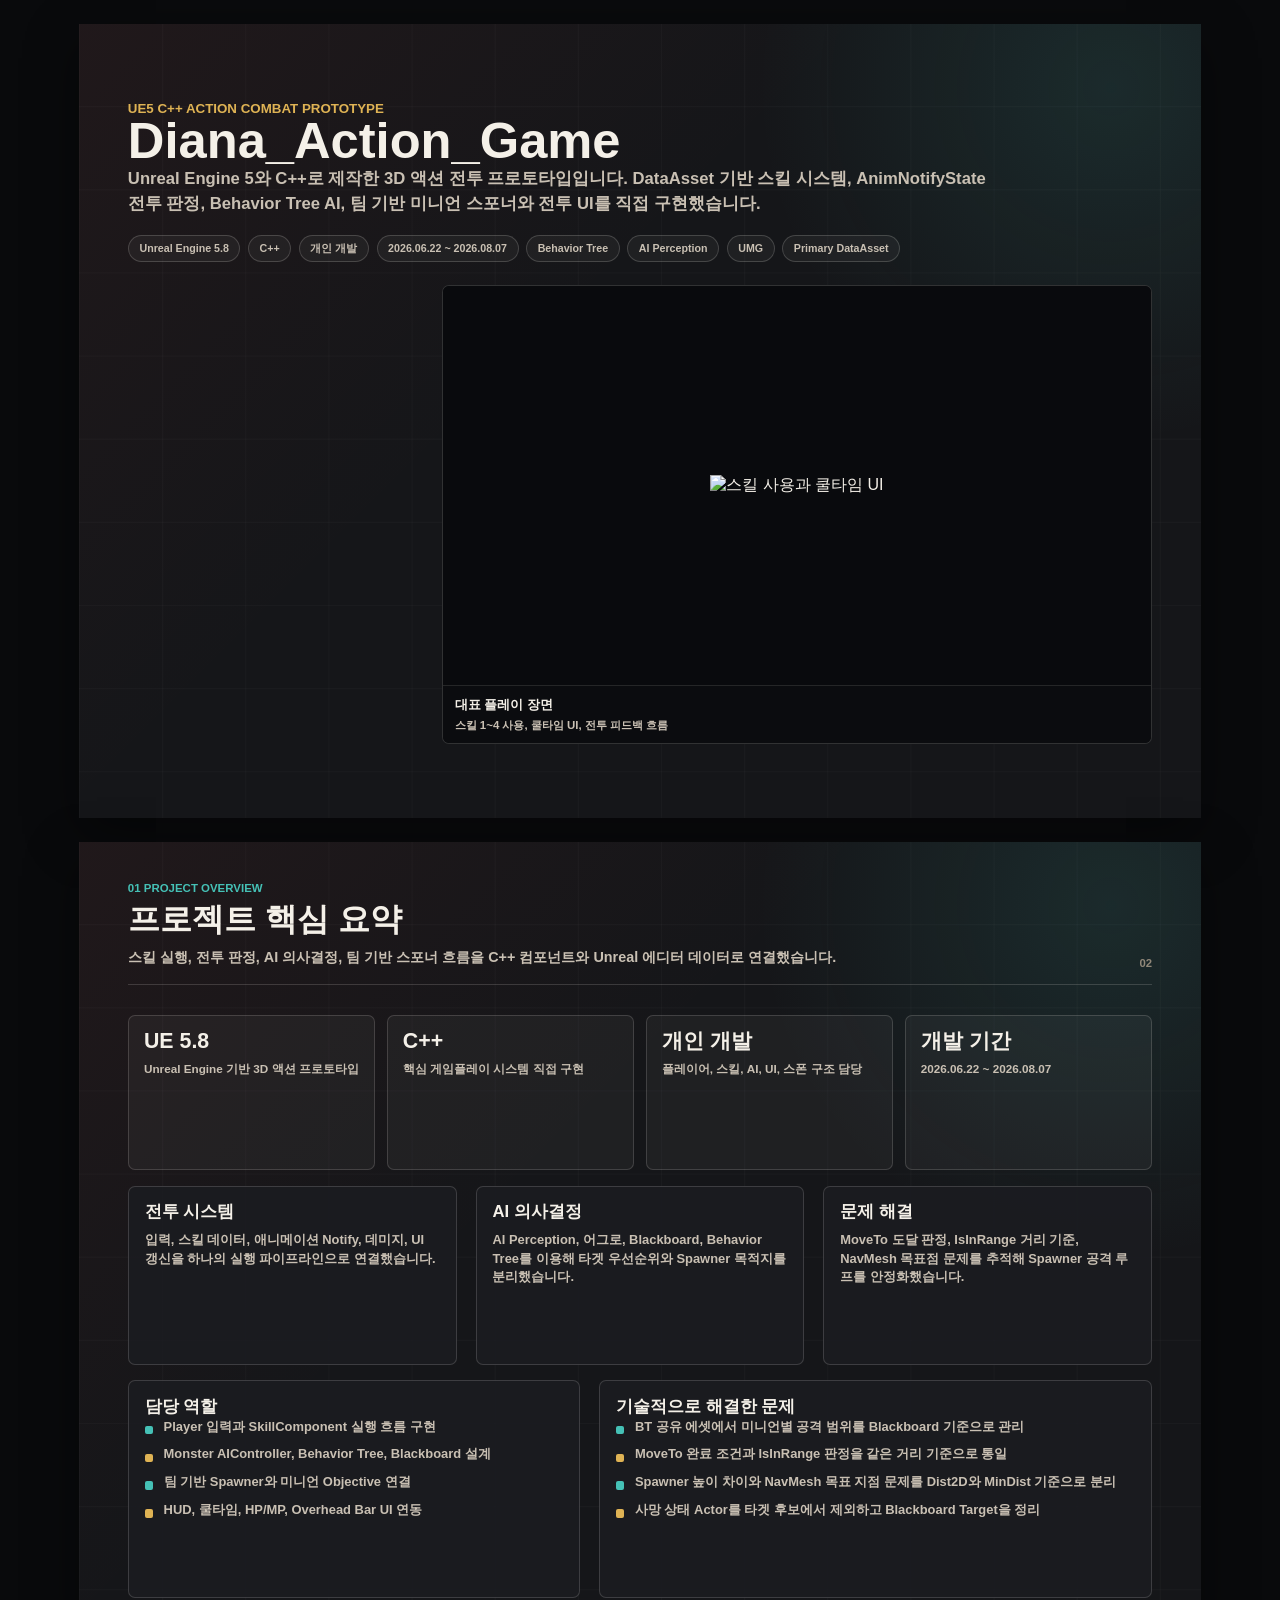
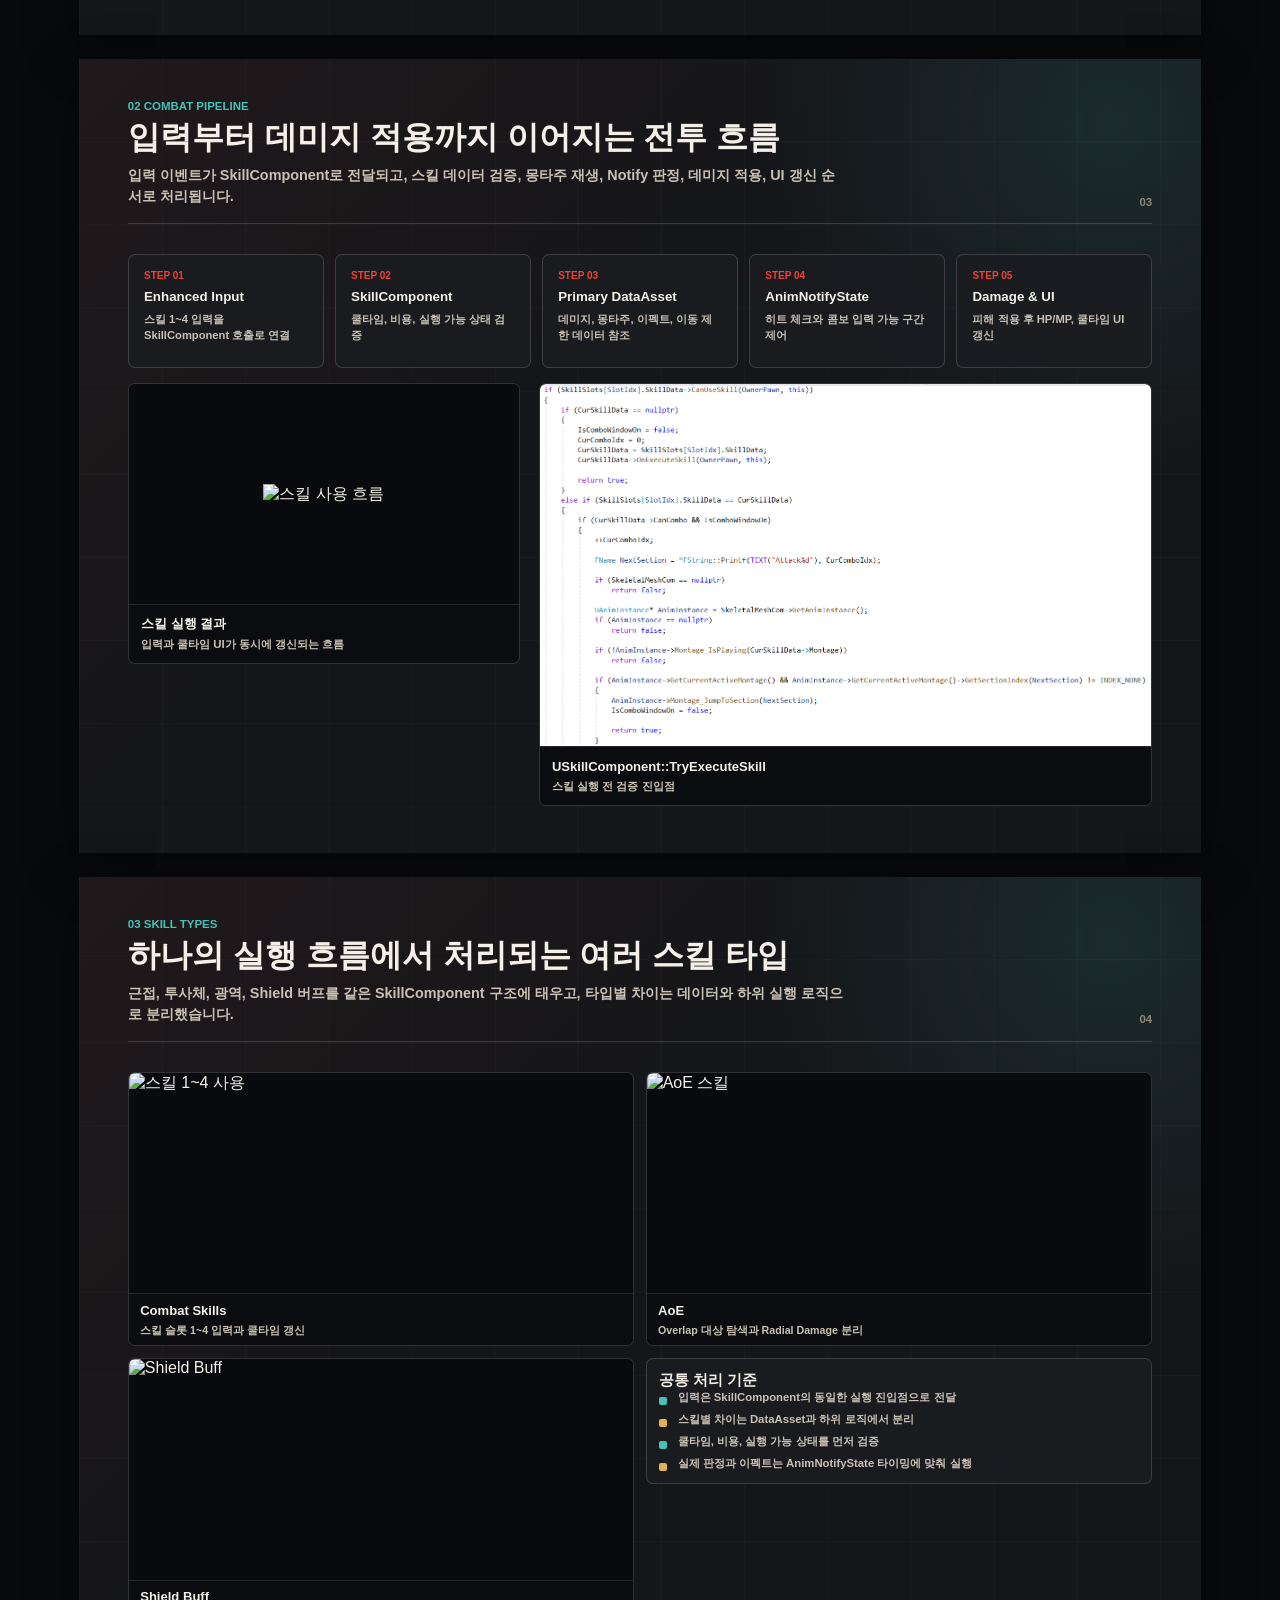
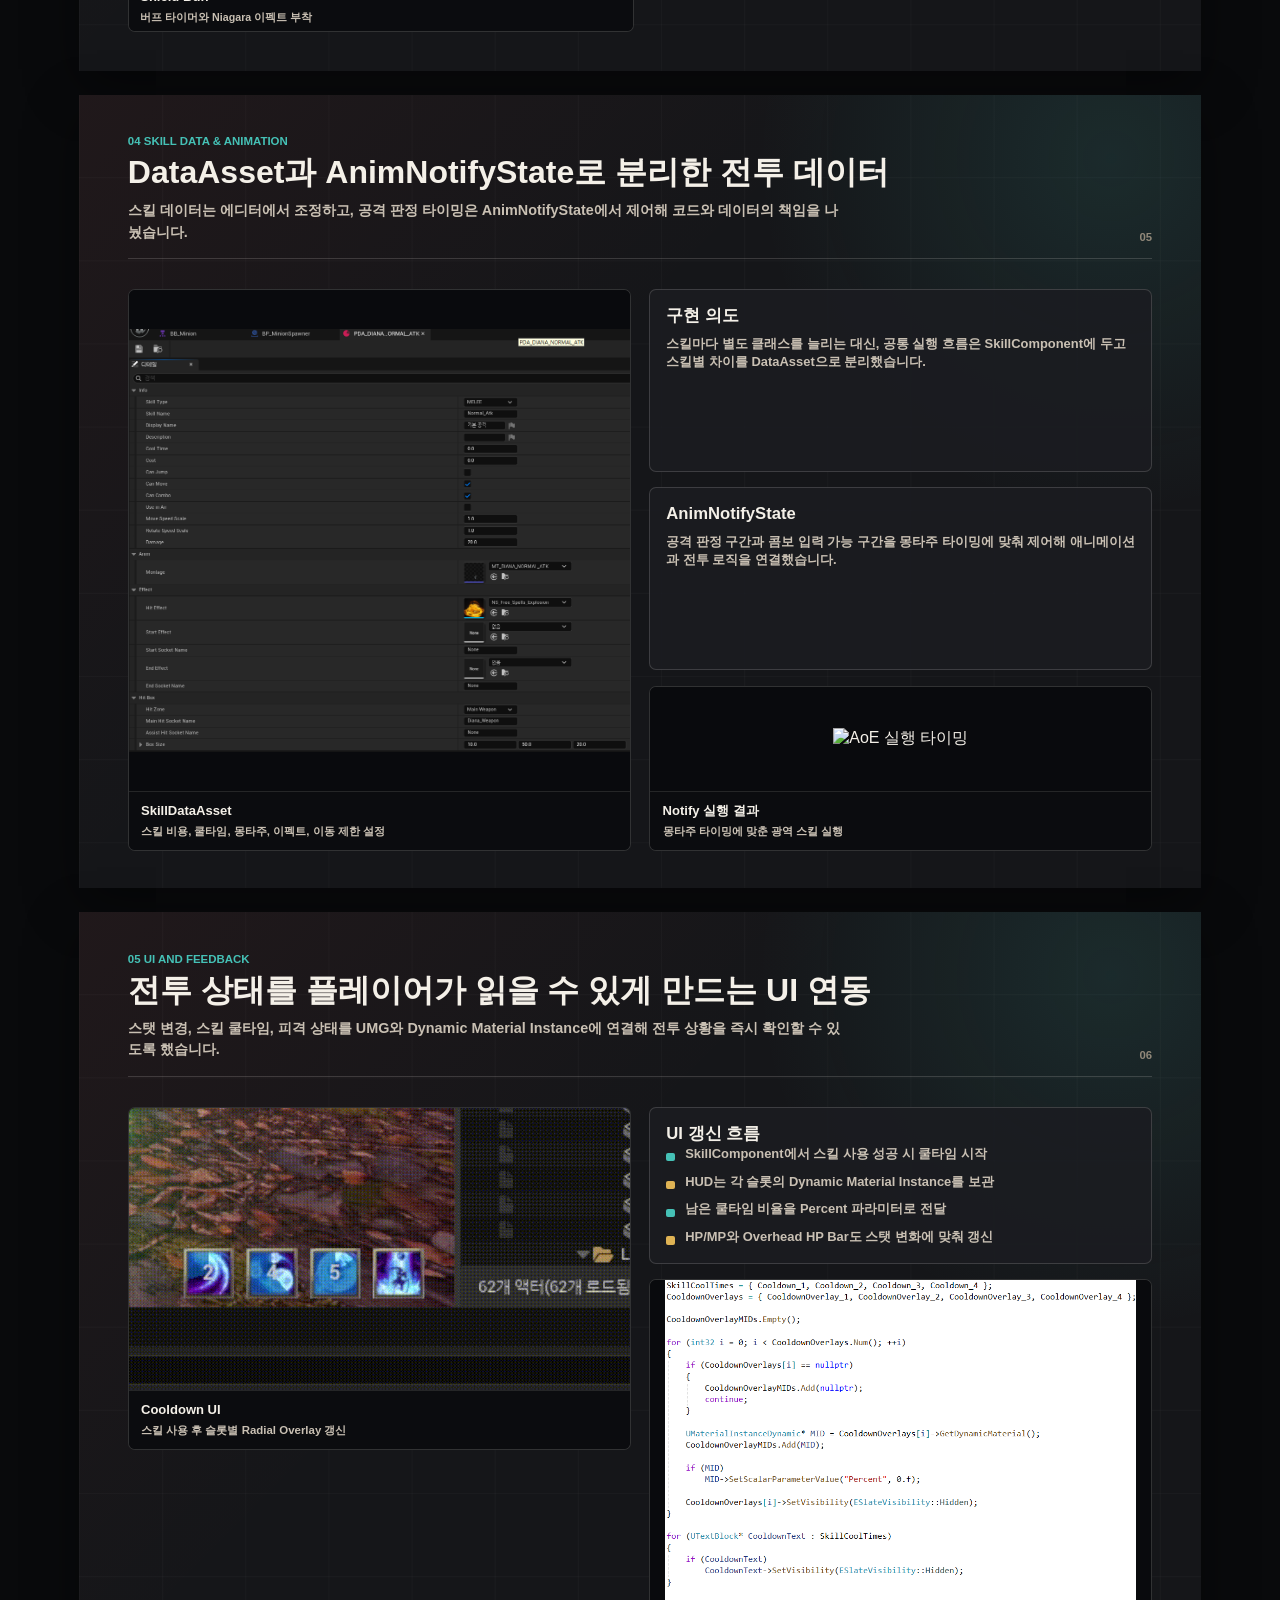
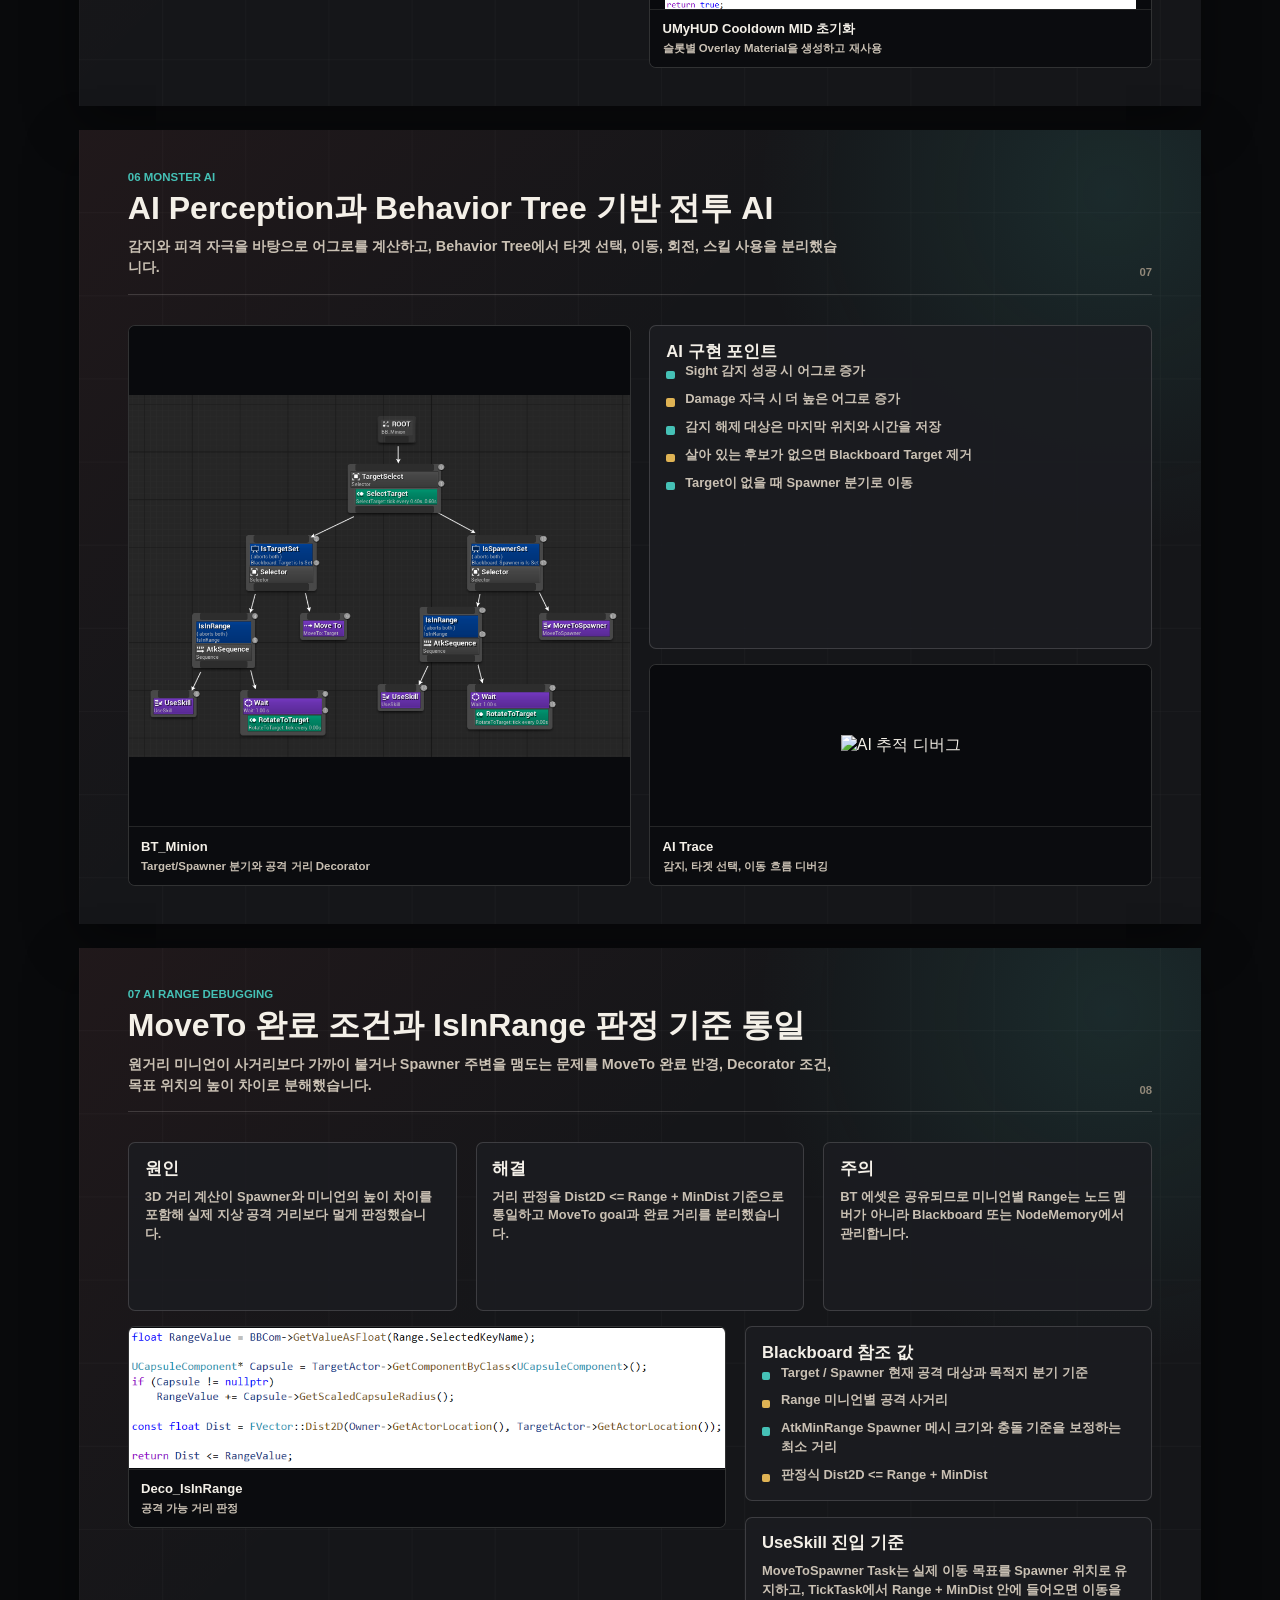
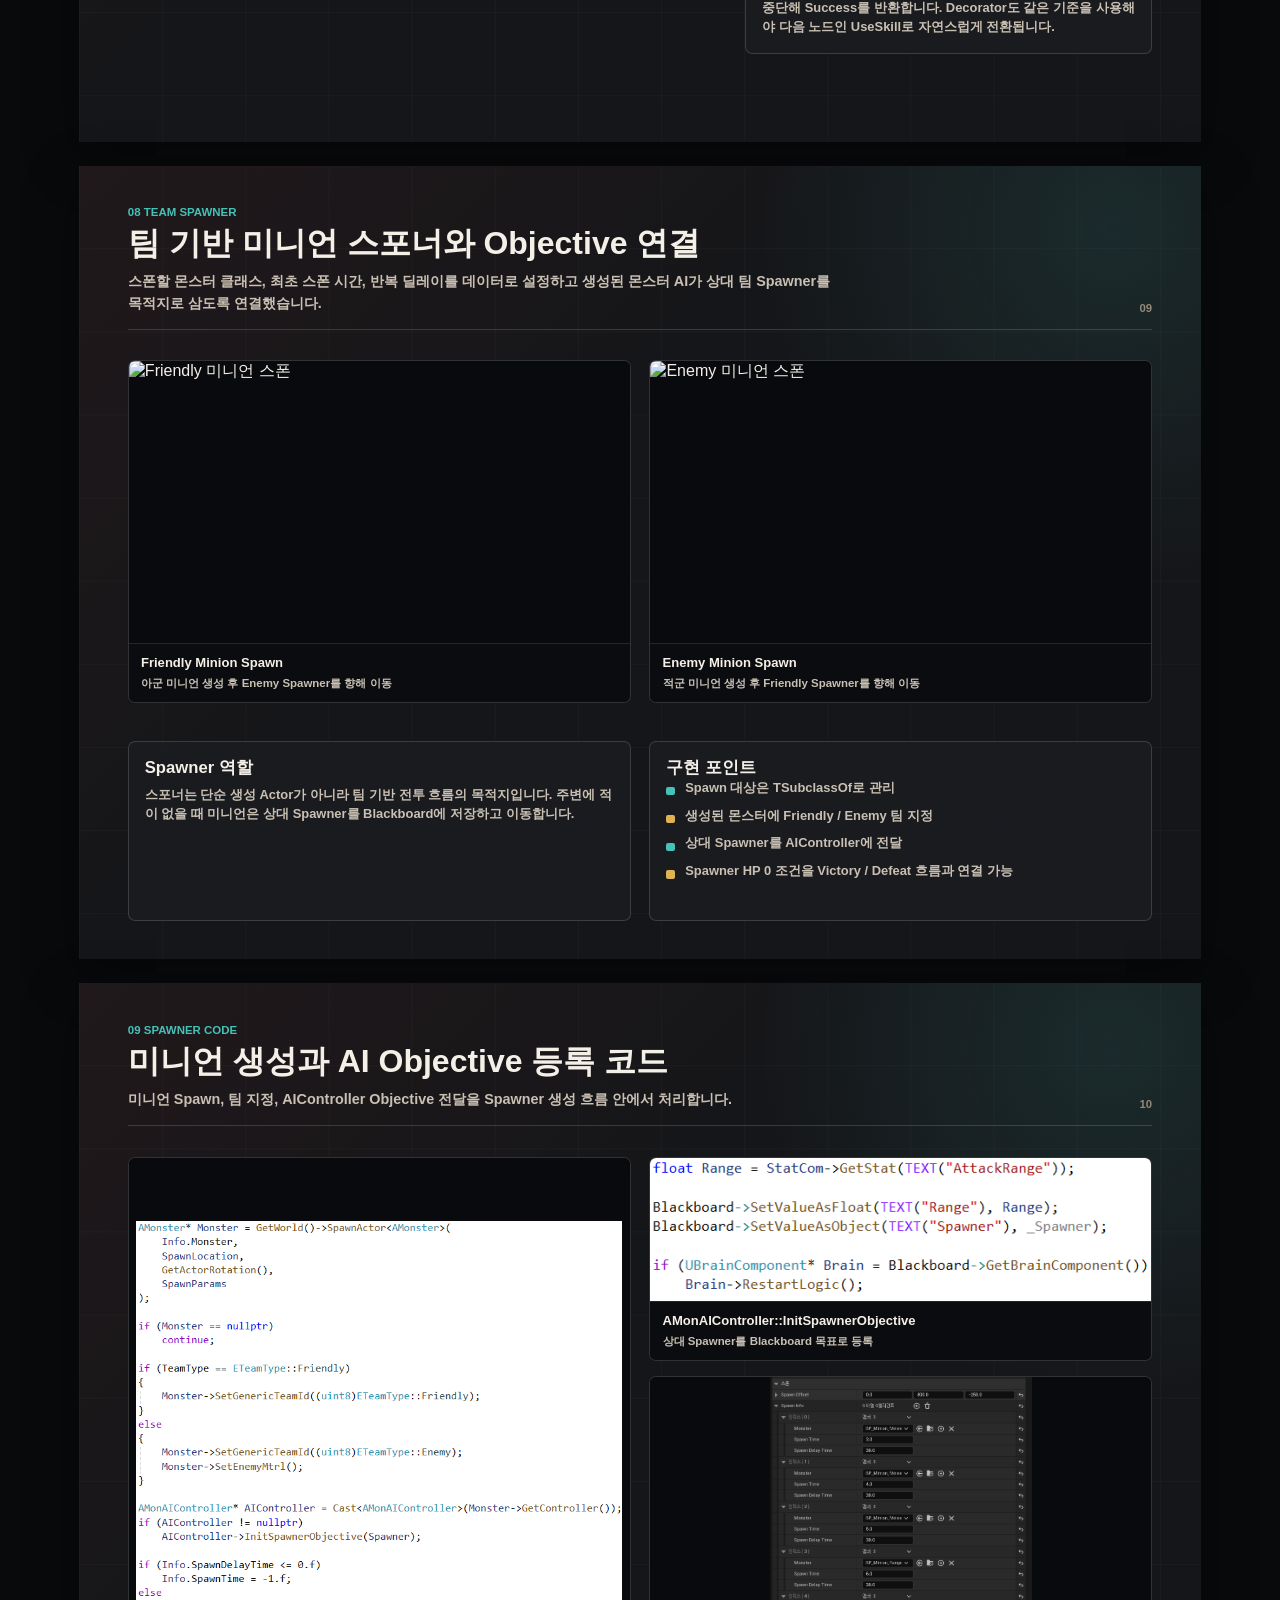
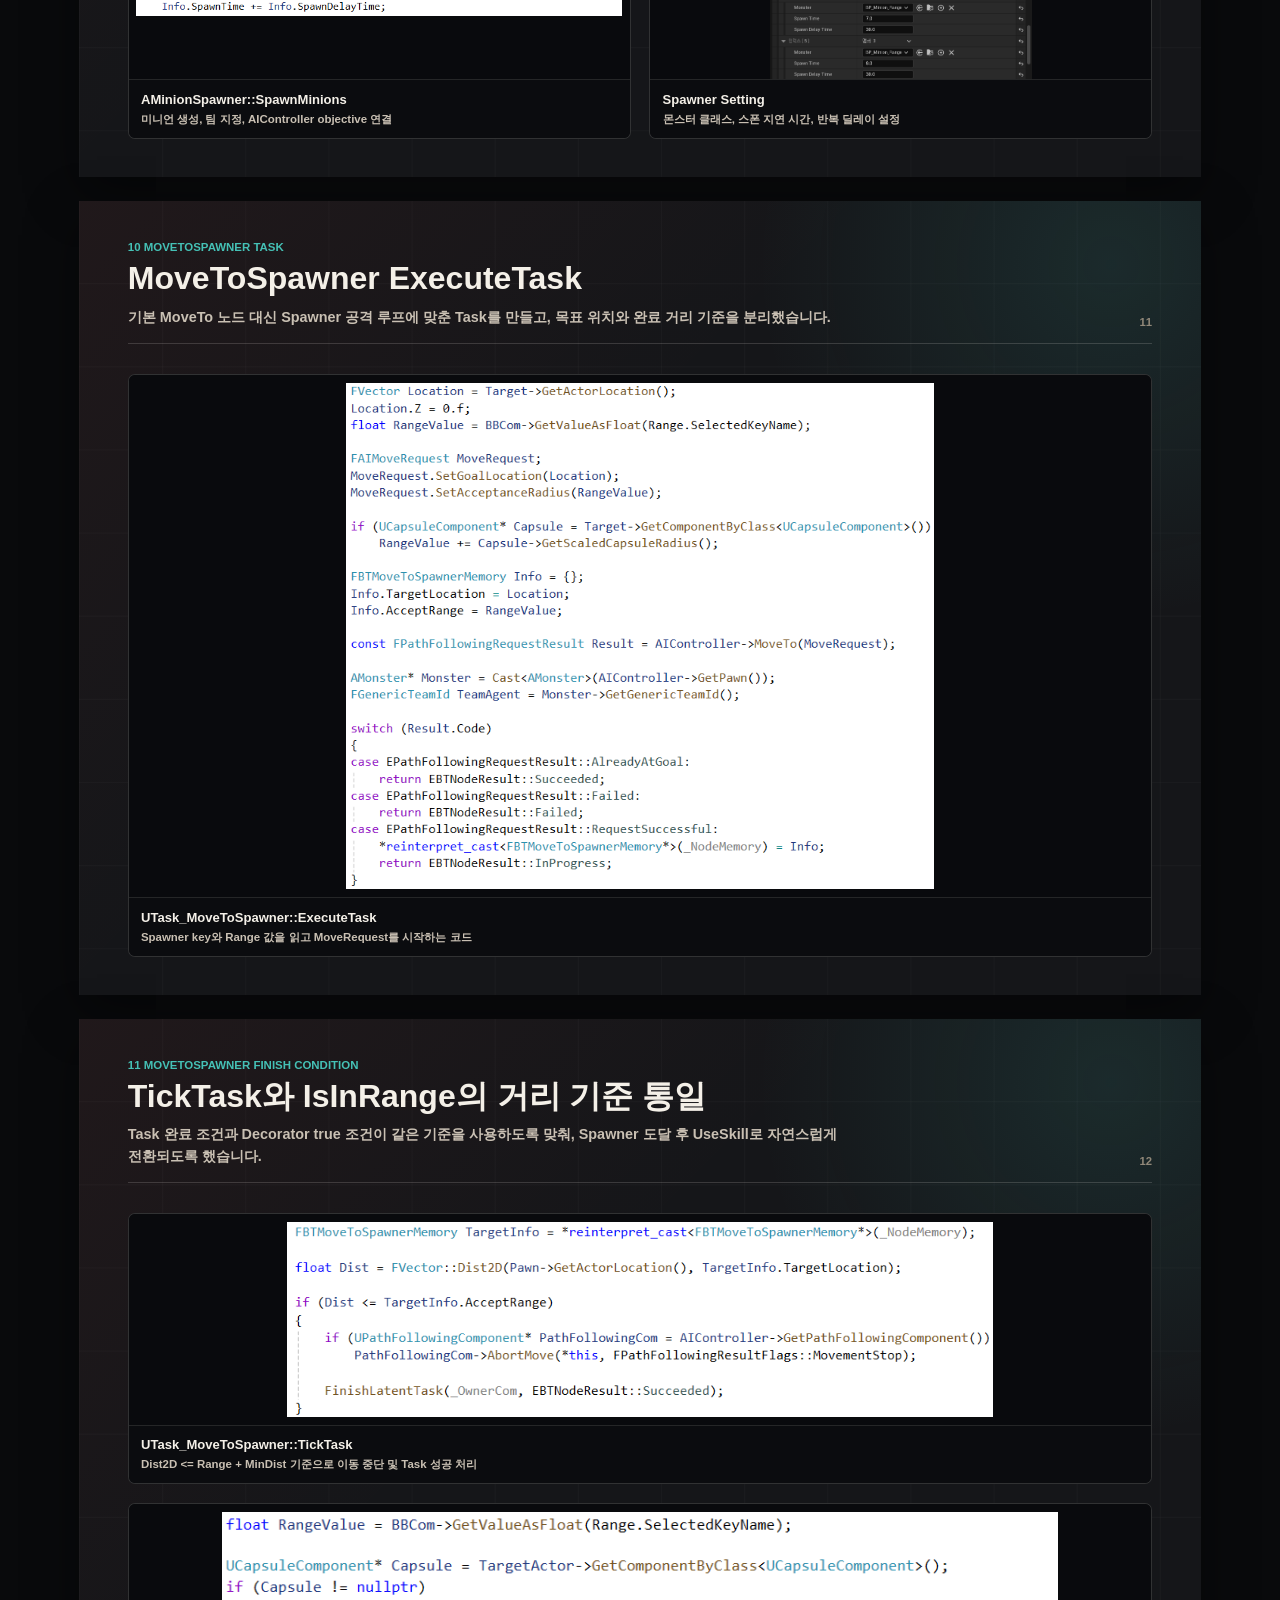
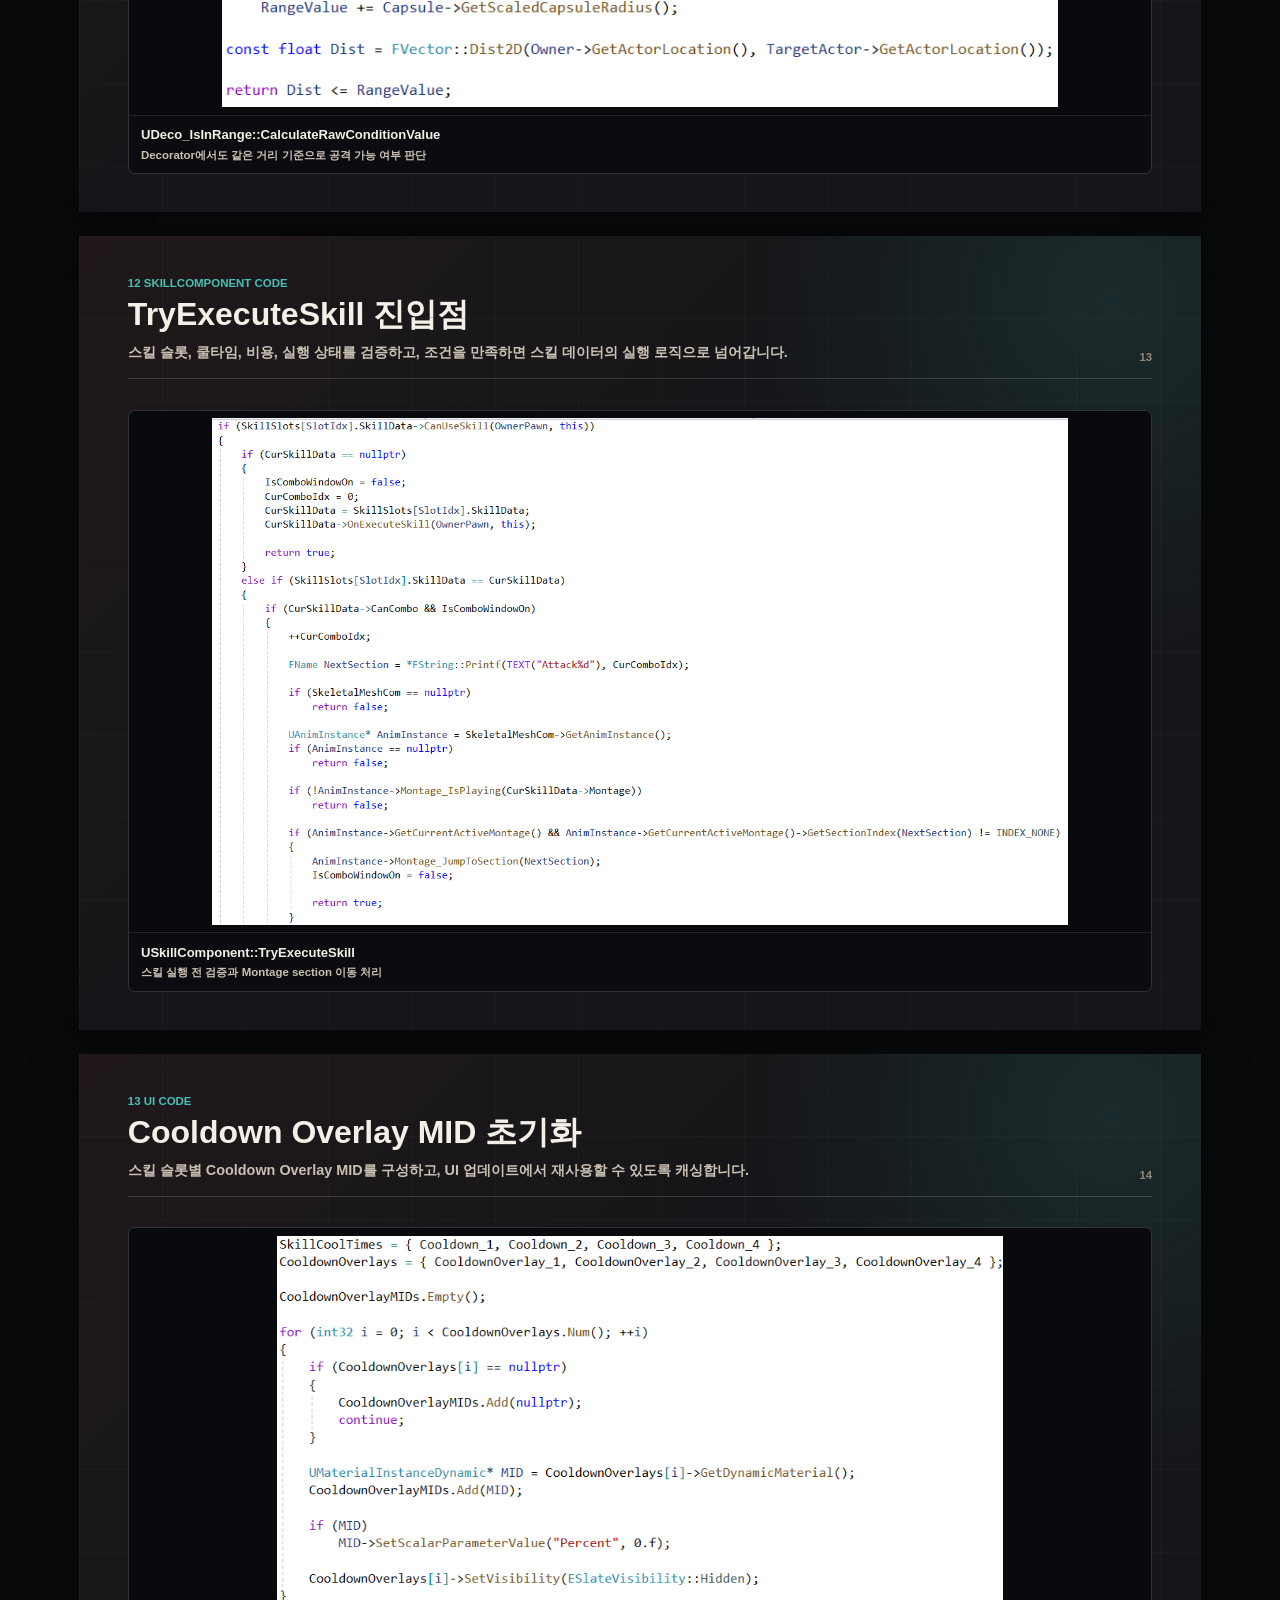
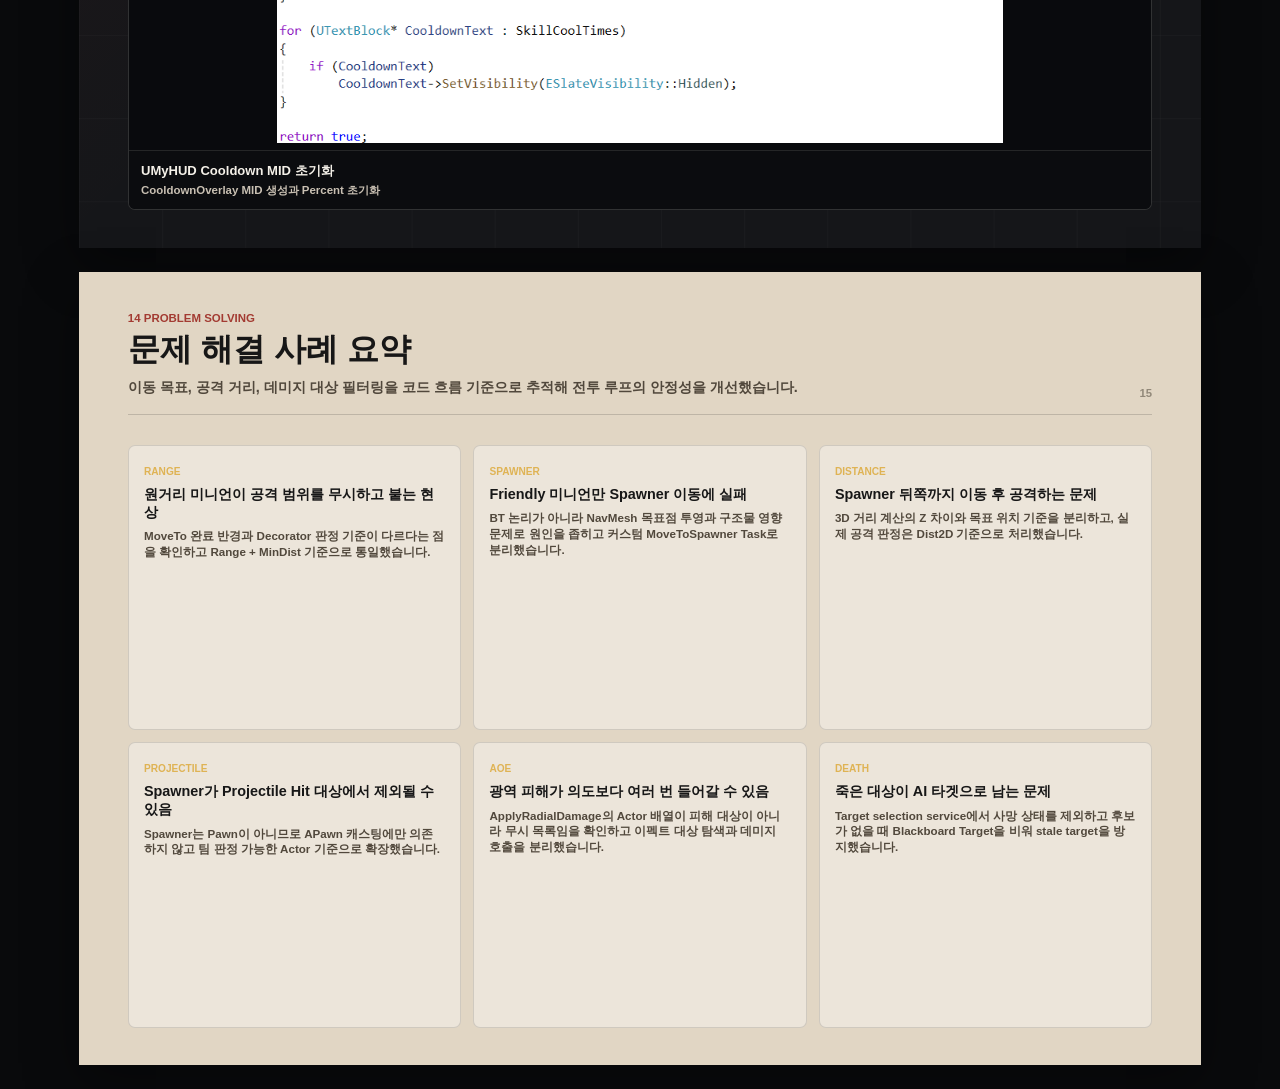
==== commit 6b7813f2: "Normalize portfolio card metadata" ====
--- a/projects/Diana_Action_Game.html
+++ b/projects/Diana_Action_Game.html
@@ -3,8 +3,8 @@
 <head>
   <meta charset="utf-8">
   <meta name="viewport" content="width=device-width, initial-scale=1">
-  <title>Diana_Action_Game Portfolio PDF</title>
-  <meta name="description" content="Unreal Engine 5 C++ 기반 3D 액션 전투 포트폴리오 PDF 원고">
+  <title>Diana_Action_Game | Unreal Engine 5 C++ Portfolio</title>
+  <meta name="description" content="Unreal Engine 5 C++ 기반 3D 액션 전투 개인 개발 포트폴리오">
   <style>
     :root {
       --bg: #0d0f12;
@@ -774,6 +774,8 @@
         <div class="tag-row" aria-label="기술 스택">
           <span class="tag">Unreal Engine 5.8</span>
           <span class="tag">C++</span>
+          <span class="tag">개인 개발</span>
+          <span class="tag">2026.06.22 ~ 2026.08.07</span>
           <span class="tag">Behavior Tree</span>
           <span class="tag">AI Perception</span>
           <span class="tag">UMG</span>
@@ -800,8 +802,8 @@
       <div class="metric-grid">
         <div class="metric"><strong>UE 5.8</strong><span>Unreal Engine 기반 3D 액션 프로토타입</span></div>
         <div class="metric"><strong>C++</strong><span>핵심 게임플레이 시스템 직접 구현</span></div>
-        <div class="metric"><strong>Solo</strong><span>플레이어, 스킬, AI, UI, 스폰 구조 담당</span></div>
-        <div class="metric"><strong>Data Driven</strong><span>DataAsset과 DataTable을 활용한 확장 구조</span></div>
+        <div class="metric"><strong>개인 개발</strong><span>플레이어, 스킬, AI, UI, 스폰 구조 담당</span></div>
+        <div class="metric"><strong>개발 기간</strong><span>2026.06.22 ~ 2026.08.07</span></div>
       </div>
       <div class="three-col">
         <div class="panel"><h3>전투 시스템</h3><p>입력, 스킬 데이터, 애니메이션 Notify, 데미지, UI 갱신을 하나의 실행 파이프라인으로 연결했습니다.</p></div>
